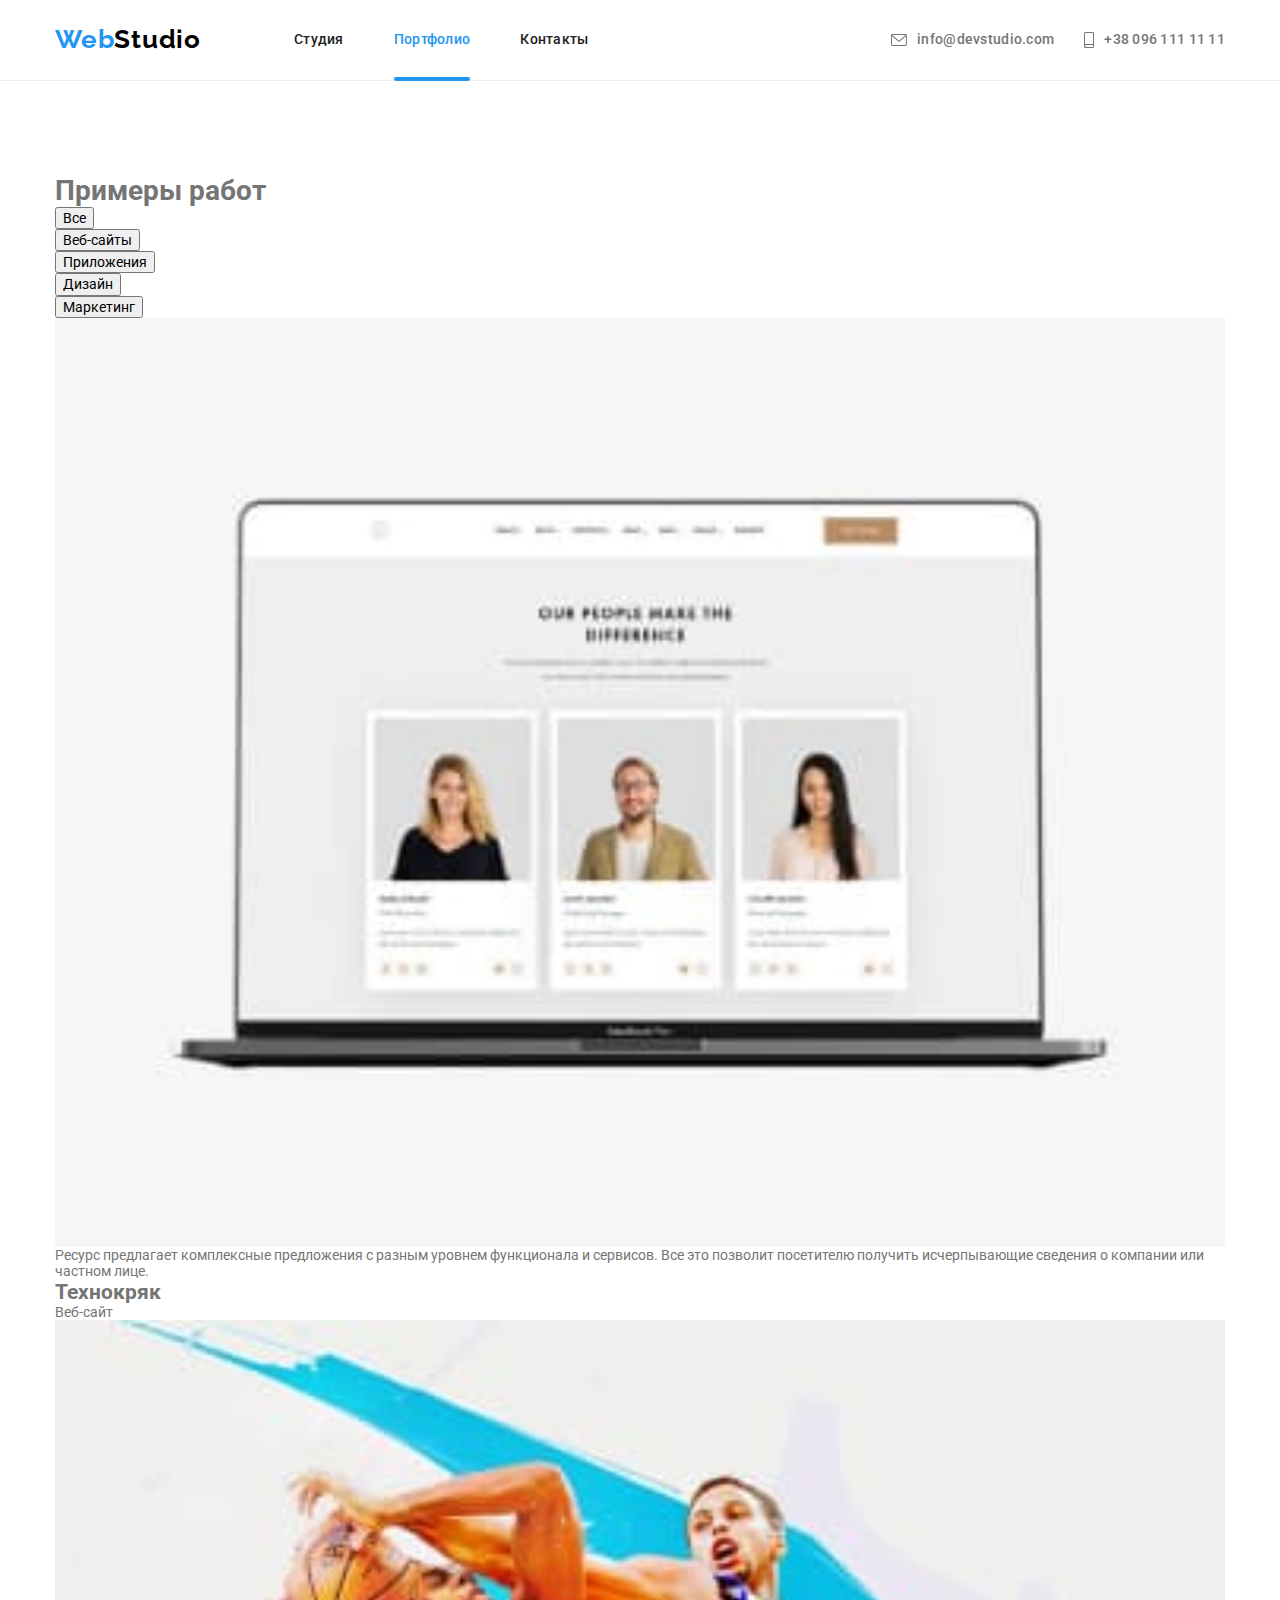
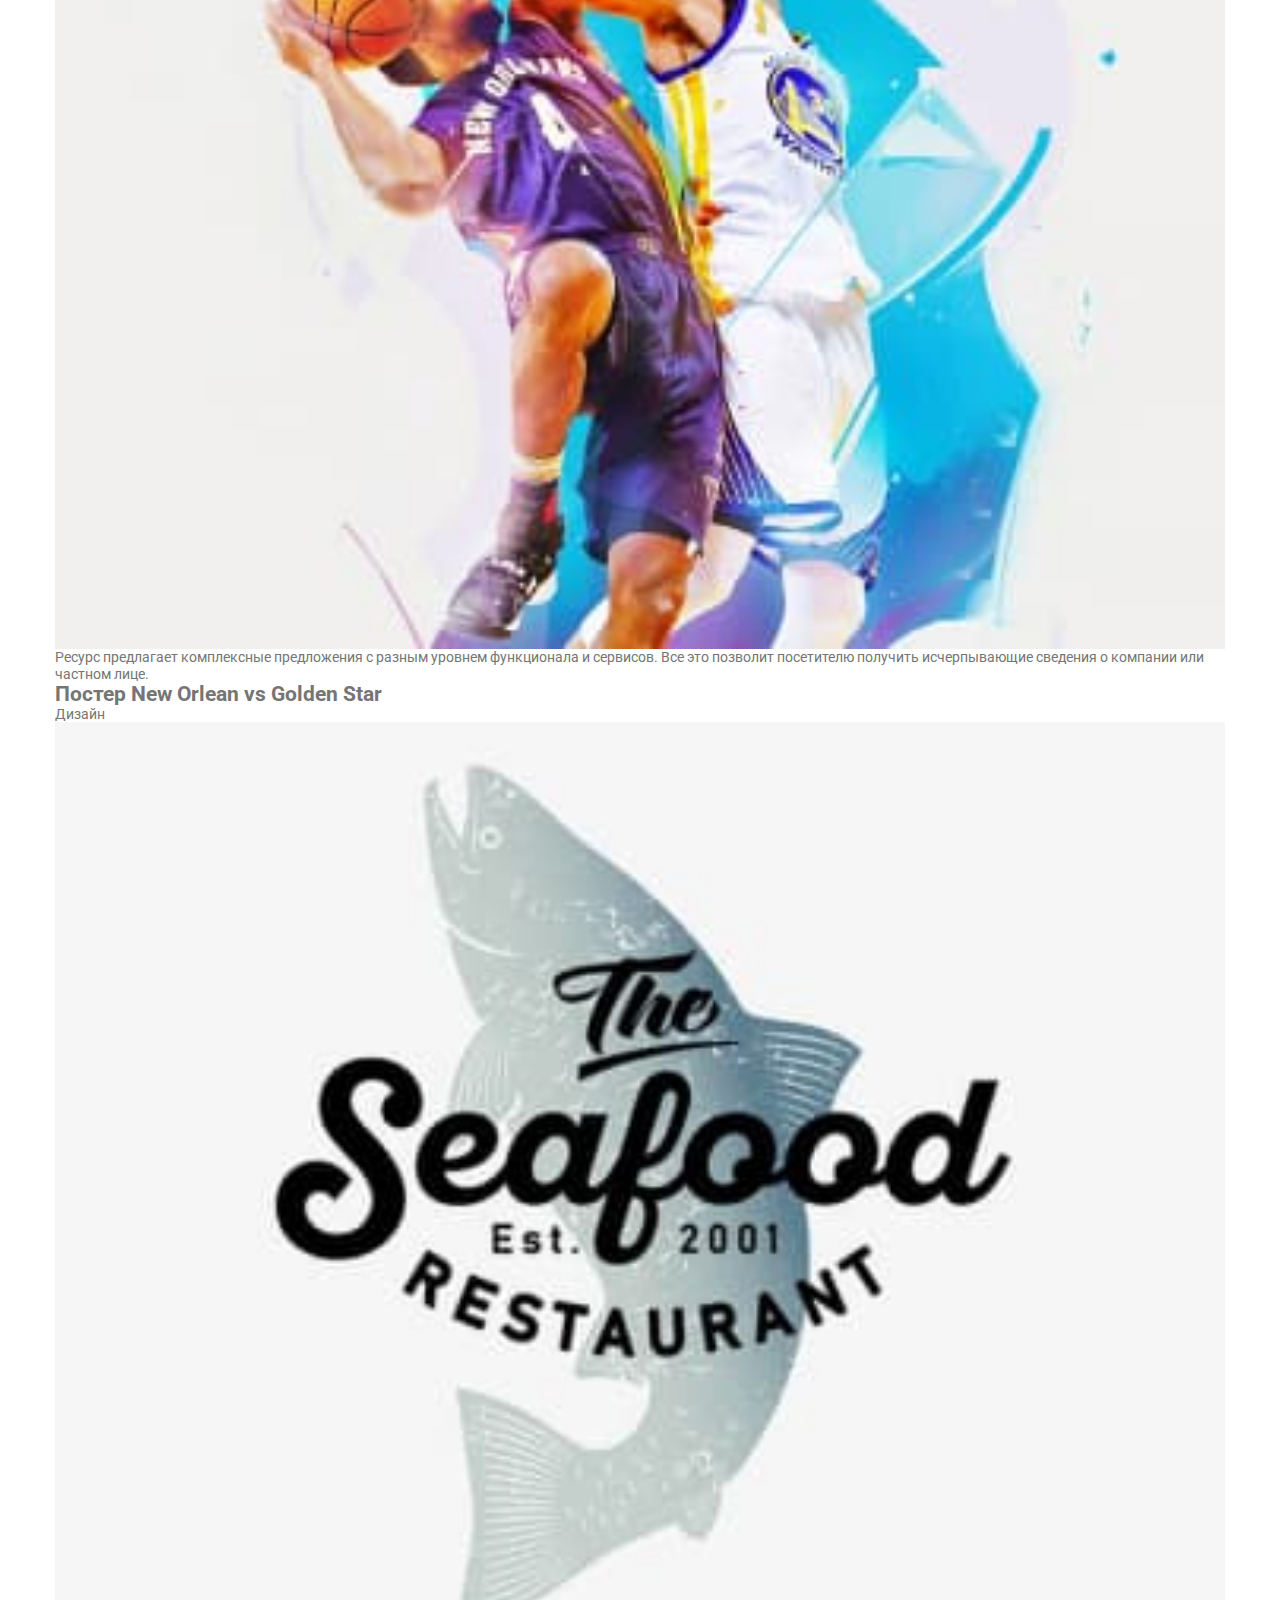
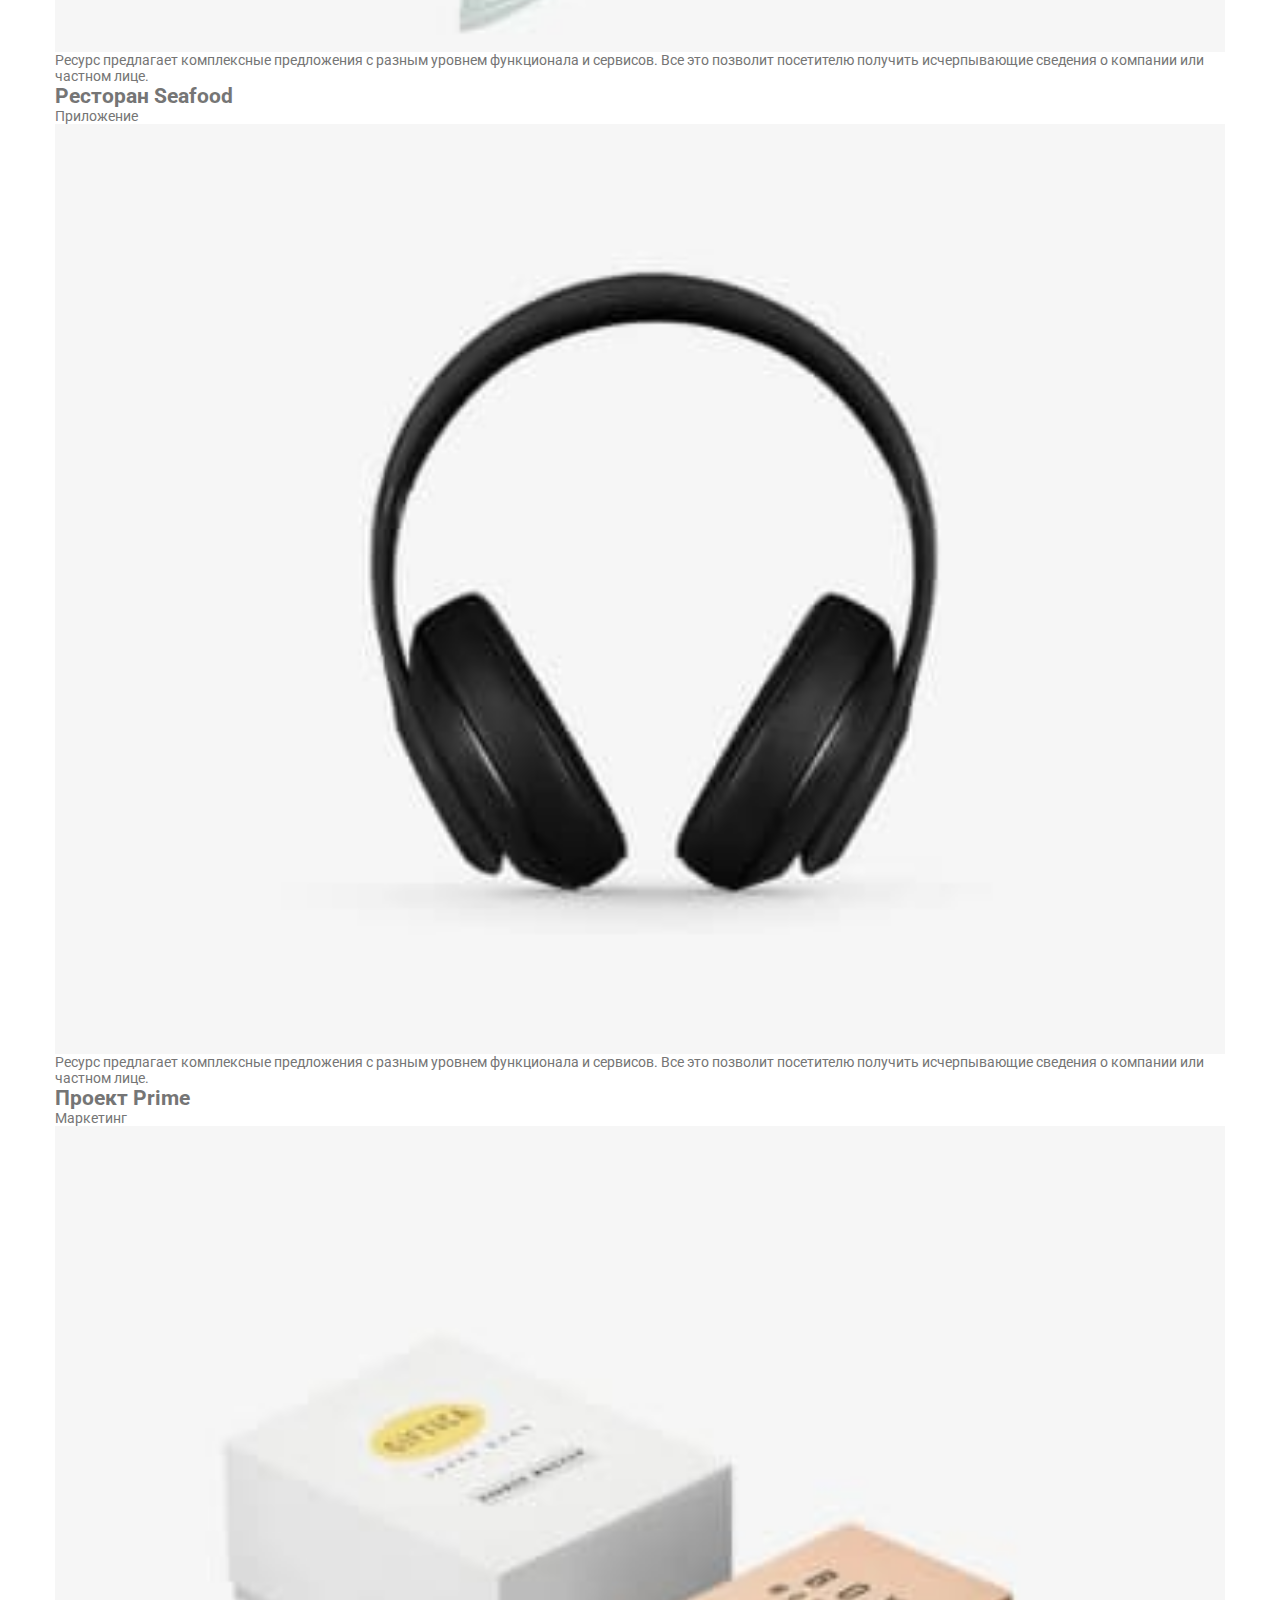
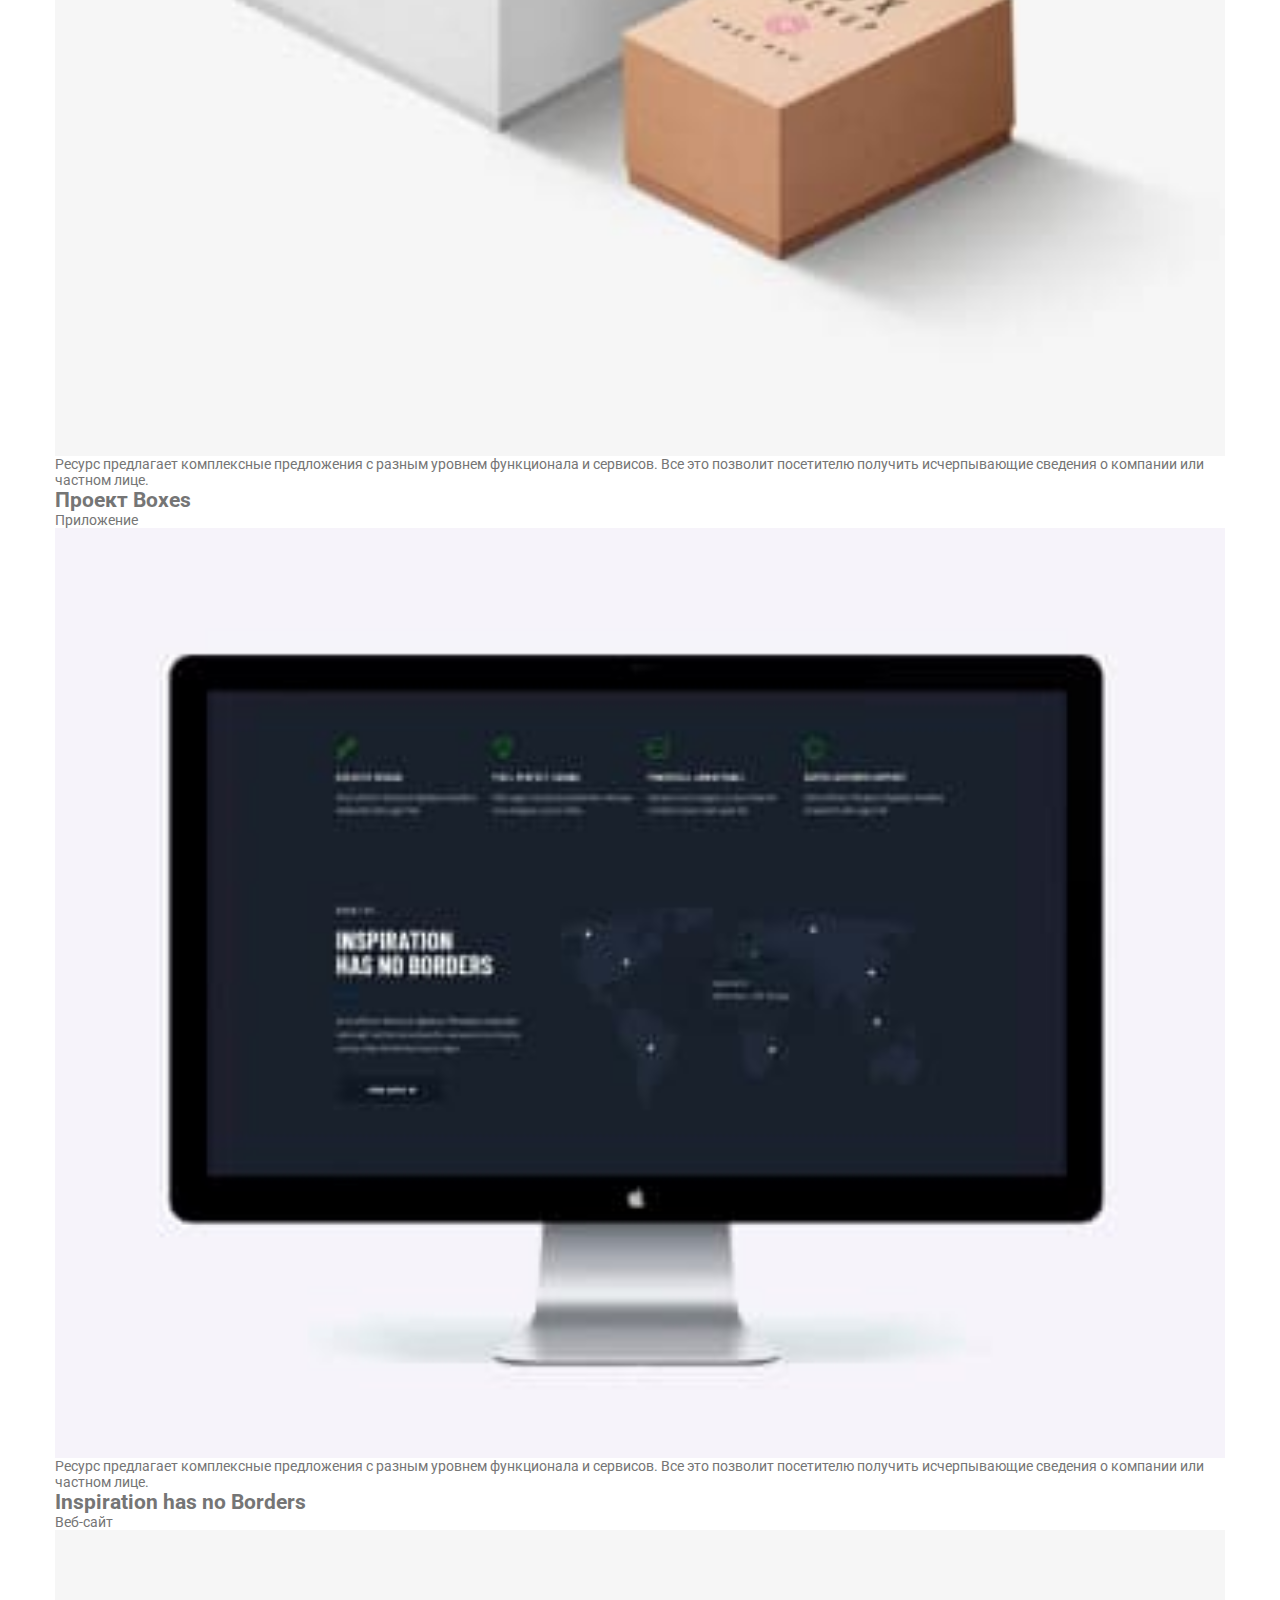
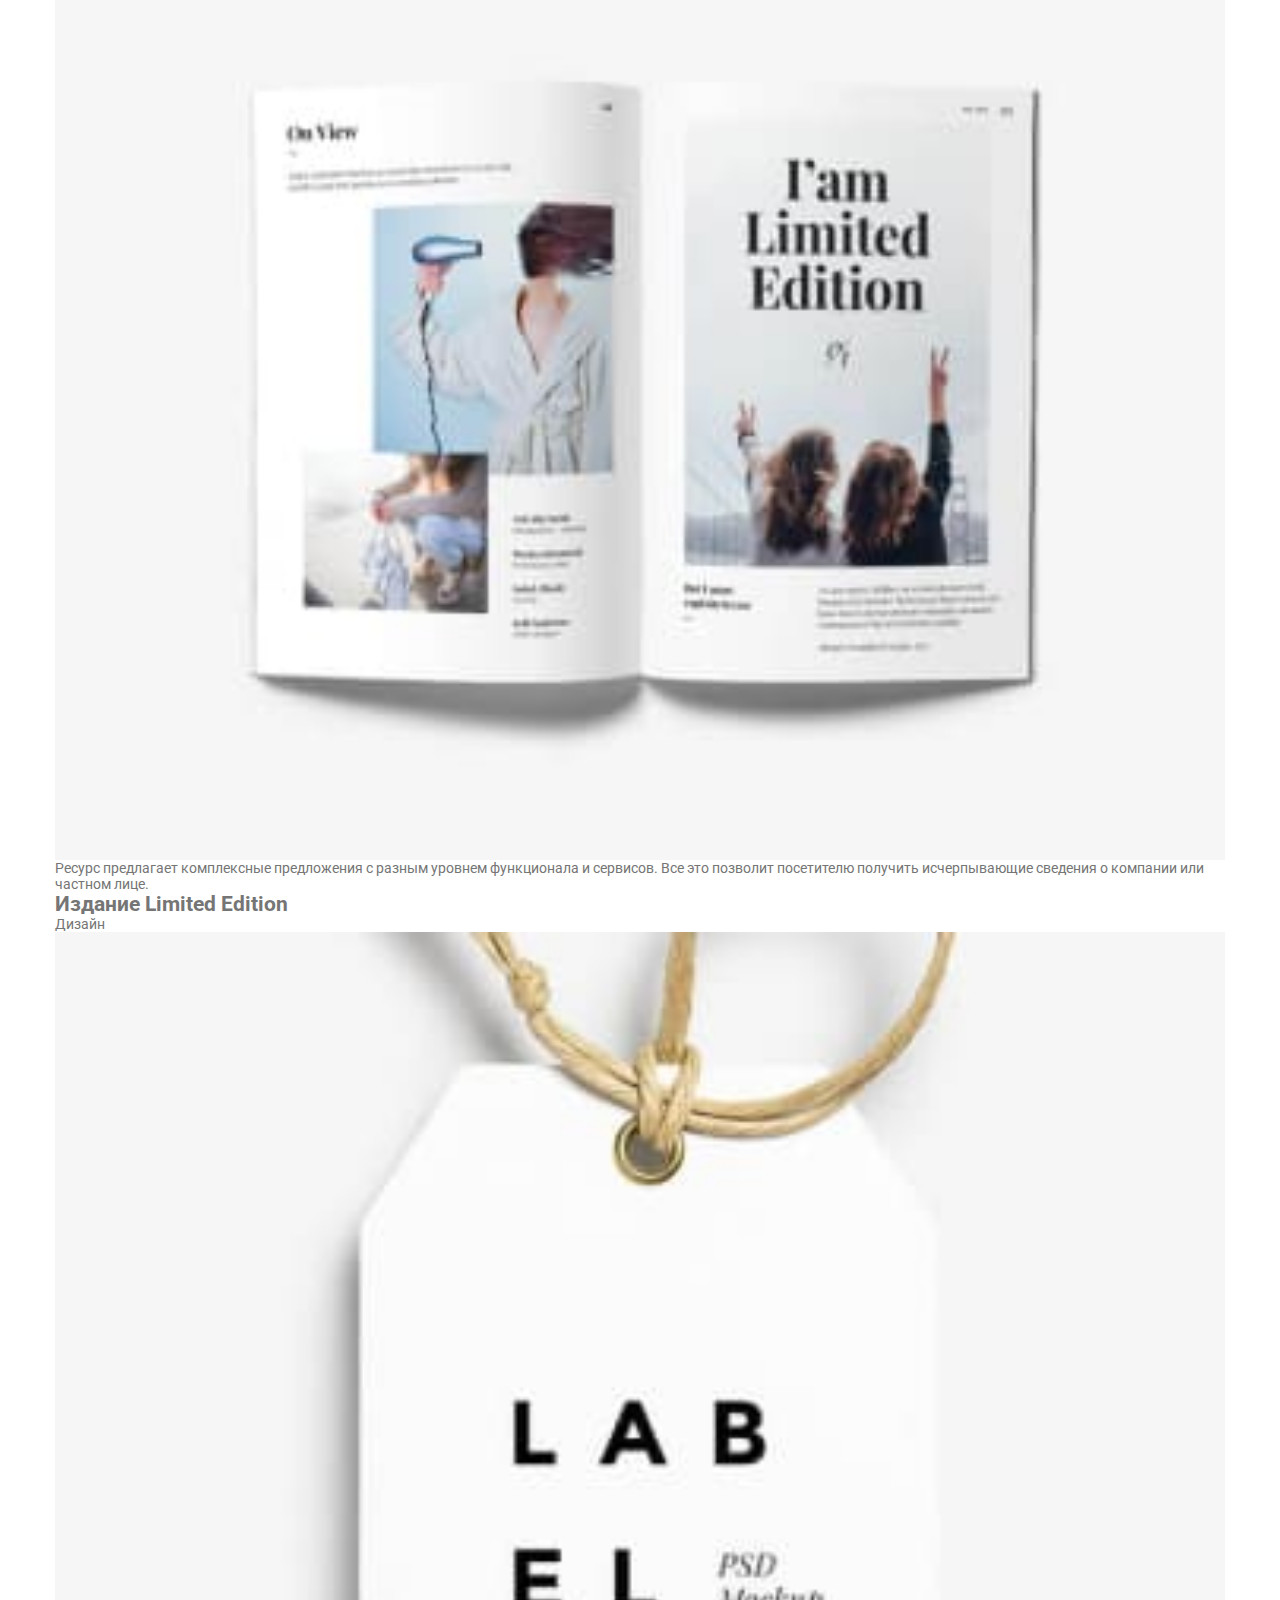
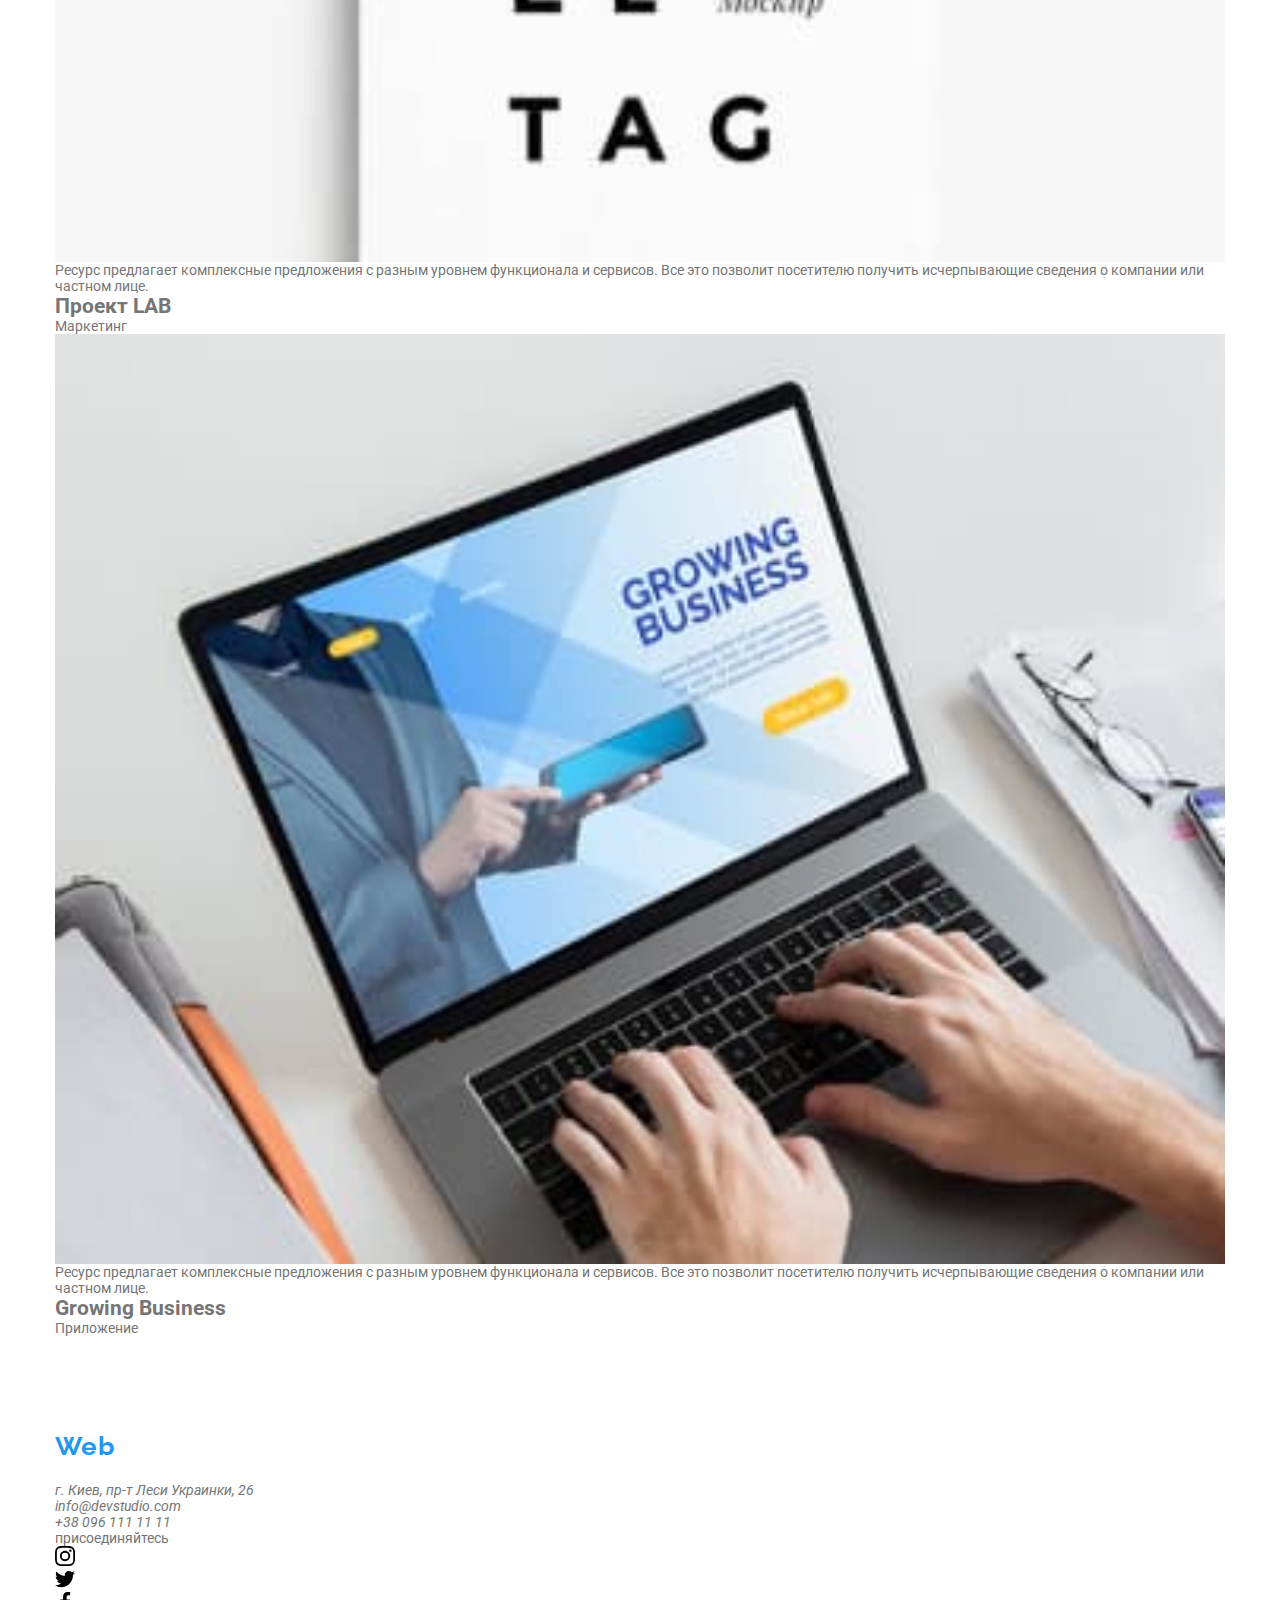
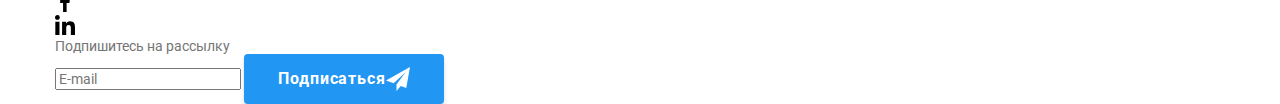
==== portfolio.html @ d315e977 "add benefits css" ====
<!DOCTYPE html>
<html lang="ru">
  <head>
    <meta charset="UTF-8" />
    <meta http-equiv="X-UA-Compatible" content="IE=edge" />
    <meta name="viewport" content="width=device-width, initial-scale=1.0" />
    <title>Portfolio</title>
    <link rel="preconnect" href="https://fonts.googleapis.com" />
    <link rel="preconnect" href="https://fonts.gstatic.com" crossorigin />
    <link
      href="https://fonts.googleapis.com/css2?family=Raleway:wght@700&family=Roboto:wght@400;500;700;900&display=swap"
      rel="stylesheet"
    />
    <link
      rel="stylesheet"
      href="https://cdnjs.cloudflare.com/ajax/libs/modern-normalize/1.1.0/modern-normalize.min.css"
    />
    <link rel="stylesheet" href="./css/main.min.css" />
  </head>

  <body>
    <header class="header">
      <div class="container header__container">
        <nav class="navigation">
          <a class="logo header__logo" href="./index.html"
            >Web<span class="logo__item">Studio</span></a
          >
          <ul class="navigation__list">
            <li class="navigation__item">
              <a class="navigation__link" href="./index.html">Студия</a>
            </li>
            <li class="navigation__item">
              <a class="navigation__link navigation__link--current" href="./portfolio.html"
                >Портфолио</a
              >
            </li>
            <li class="navigation__item"><a class="navigation__link" href="">Контакты</a></li>
          </ul>
        </nav>
        <ul class="contacts">
          <li class="contacts__item">
            <a class="contacts__link" href="mailto:info@devstudio.com">
              <svg class="contacts__icon" width="16" height="12">
                <use href="./images/icons.svg#icon-envelope"></use>
              </svg>
              info@devstudio.com
            </a>
          </li>
          <li class="contacts__item">
            <a class="contacts__link" href="tel:+380961111111">
              <svg class="contacts__icon" width="10" height="16">
                <use href="./images/icons.svg#icon-smartphone"></use>
              </svg>
              +38 096 111 11 11
            </a>
          </li>
        </ul>
      </div>
    </header>

    <main>
      <section class="section">
        <div class="container">
          <h1 class="visual-hidden">Примеры работ</h1>
          <ul class="filter">
            <li class="filter__item">
              <button class="filter__btn filter__btn--active" type="button">Все</button>
            </li>
            <li class="filter__item">
              <button class="filter__btn" type="button">Веб-сайты</button>
            </li>
            <li class="filter__item">
              <button class="filter__btn" type="button">Приложения</button>
            </li>
            <li class="filter__item"><button class="filter__btn" type="button">Дизайн</button></li>
            <li class="filter__item">
              <button class="filter__btn" type="button">Маркетинг</button>
            </li>
          </ul>

          <ul class="project">
            <li class="project__item">
              <a class="project__link" href="">
                <div class="project__wrapper">
                  <img
                    class="project__img"
                    src="./images/projects/team.jpg"
                    alt="Команда технокряка"
                    width="370"
                    height="294"
                  />
                  <p class="project__overlay">
                    Ресурс предлагает комплексные предложения с разным уровнем функционала и
                    сервисов. Все это позволит посетителю получить исчерпывающие сведения о компании
                    или частном лице.
                  </p>
                </div>

                <div class="project__meta">
                  <h2 class="project__title">Технокряк</h2>
                  <p class="project__type">Веб-сайт</p>
                </div>
              </a>
            </li>
            <li class="project__item">
              <a class="project__link" href="">
                <div class="project__wrapper">
                  <img
                    class="project__img"
                    src="./images/projects/poster.jpg"
                    alt="Баскетболисты"
                    width="370"
                    height="294"
                  />
                  <p class="project__overlay">
                    Ресурс предлагает комплексные предложения с разным уровнем функционала и
                    сервисов. Все это позволит посетителю получить исчерпывающие сведения о компании
                    или частном лице.
                  </p>
                </div>

                <div class="project__meta">
                  <h2 class="project__title">Постер New Orlean vs Golden Star</h2>
                  <p class="project__type">Дизайн</p>
                </div>
              </a>
            </li>
            <li class="project__item">
              <a class="project__link" href="">
                <div class="project__wrapper">
                  <img
                    class="project__img"
                    src="./images/projects/restaurant.jpg"
                    alt="Логотип ресторана"
                    width="370"
                    height="294"
                  />
                  <p class="project__overlay">
                    Ресурс предлагает комплексные предложения с разным уровнем функционала и
                    сервисов. Все это позволит посетителю получить исчерпывающие сведения о компании
                    или частном лице.
                  </p>
                </div>

                <div class="project__meta">
                  <h2 class="project__title">Ресторан Seafood</h2>
                  <p class="project__type">Приложение</p>
                </div>
              </a>
            </li>
            <li class="project__item">
              <a class="project__link" href="">
                <div class="project__wrapper">
                  <img
                    class="project__img"
                    src="./images/projects/headphone.jpg"
                    alt="Наушники"
                    width="370"
                    height="294"
                  />
                  <p class="project__overlay">
                    Ресурс предлагает комплексные предложения с разным уровнем функционала и
                    сервисов. Все это позволит посетителю получить исчерпывающие сведения о компании
                    или частном лице.
                  </p>
                </div>

                <div class="project__meta">
                  <h2 class="project__title">Проект Prime</h2>
                  <p class="project__type">Маркетинг</p>
                </div>
              </a>
            </li>
            <li class="project__item">
              <a class="project__link" href="">
                <div class="project__wrapper">
                  <img
                    class="project__img"
                    src="./images/projects/boxes.jpg"
                    alt="Коробки"
                    width="370"
                    height="294"
                  />
                  <p class="project__overlay">
                    Ресурс предлагает комплексные предложения с разным уровнем функционала и
                    сервисов. Все это позволит посетителю получить исчерпывающие сведения о компании
                    или частном лице.
                  </p>
                </div>

                <div class="project__meta">
                  <h2 class="project__title">Проект Boxes</h2>
                  <p class="project__type">Приложение</p>
                </div>
              </a>
            </li>
            <li class="project__item">
              <a class="project__link" href="">
                <div class="project__wrapper">
                  <img
                    class="project__img"
                    src="./images/projects/screen.jpg"
                    alt="Монитор"
                    width="370"
                    height="294"
                  />
                  <p class="project__overlay">
                    Ресурс предлагает комплексные предложения с разным уровнем функционала и
                    сервисов. Все это позволит посетителю получить исчерпывающие сведения о компании
                    или частном лице.
                  </p>
                </div>

                <div class="project__meta">
                  <h2 class="project__title" lang="en">Inspiration has no Borders</h2>
                  <p class="project__type">Веб-сайт</p>
                </div>
              </a>
            </li>
            <li class="project__item">
              <a class="project__link" href="">
                <div class="project__wrapper">
                  <img
                    class="project__img"
                    src="./images/projects/magazine.jpg"
                    alt="Журнал"
                    width="370"
                    height="294"
                  />
                  <p class="project__overlay">
                    Ресурс предлагает комплексные предложения с разным уровнем функционала и
                    сервисов. Все это позволит посетителю получить исчерпывающие сведения о компании
                    или частном лице.
                  </p>
                </div>

                <div class="project__meta">
                  <h2 class="project__title">Издание Limited Edition</h2>
                  <p class="project__type">Дизайн</p>
                </div>
              </a>
            </li>
            <li class="project__item">
              <a class="project__link" href="">
                <div class="project__wrapper">
                  <img
                    class="project__img"
                    src="./images/projects/label.jpg"
                    alt="Ярлык"
                    width="370"
                    height="294"
                  />
                  <p class="project__overlay">
                    Ресурс предлагает комплексные предложения с разным уровнем функционала и
                    сервисов. Все это позволит посетителю получить исчерпывающие сведения о компании
                    или частном лице.
                  </p>
                </div>

                <div class="project__meta">
                  <h2 class="project__title">Проект LAB</h2>
                  <p class="project__type">Маркетинг</p>
                </div>
              </a>
            </li>
            <li class="project__item">
              <a class="project__link" href="">
                <div class="project__wrapper">
                  <img
                    class="project__img"
                    src="./images/projects/laptop.jpg"
                    alt="Ноутбук"
                    width="370"
                    height="294"
                  />
                  <p class="project__overlay">
                    Ресурс предлагает комплексные предложения с разным уровнем функционала и
                    сервисов. Все это позволит посетителю получить исчерпывающие сведения о компании
                    или частном лице.
                  </p>
                </div>

                <div class="project__meta">
                  <h2 class="project__title" lang="en">Growing Business</h2>
                  <p class="project__type">Приложение</p>
                </div>
              </a>
            </li>
          </ul>
        </div>
      </section>
    </main>

    <footer class="footer">
      <div class="container">
        <div class="footer__wrapper">
          <a class="logo footer__logo" href="./index.html"
            >Web<span class="logo__item">Studio</span>
          </a>
          <address>
            <ul class="contacts-info">
              <li class="contacts-info__item">
                <a
                  class="contacts-info__map"
                  href="https://goo.gl/maps/piqngm7oDQpEDh6u6"
                  target="_blank"
                  rel="noopener nofollow noreferrer"
                  >г. Киев, пр-т Леси Украинки, 26</a
                >
              </li>
              <li class="contacts-info__item">
                <a class="contacts-info__link" href="mailto:info@devstudio.com"
                  >info@devstudio.com</a
                >
              </li>
              <li class="contacts-info__item">
                <a class="contacts-info__link" href="tel:+380961111111">+38 096 111 11 11</a>
              </li>
            </ul>
          </address>
        </div>
        <div class="socnetworks">
          <p class="socnetworks__label">присоединяйтесь</p>
          <ul class="socials">
            <li class="socials__item">
              <a class="socials__project__link" href="" aria-label="instagram">
                <svg class="socials__icon" width="20" height="20">
                  <use href="./images/icons.svg#icon-instagram"></use>
                </svg>
              </a>
            </li>
            <li class="socials__item">
              <a class="socials__link" href="" aria-label="twitter">
                <svg class="socials__icon" width="20" height="20">
                  <use href="./images/icons.svg#icon-twitter"></use>
                </svg>
              </a>
            </li>
            <li class="socials__item">
              <a class="socials__link" href="" aria-label="facebook">
                <svg class="socials__icon" width="20" height="20">
                  <use href="./images/icons.svg#icon-facebook"></use>
                </svg>
              </a>
            </li>
            <li class="socials__item">
              <a class="socials__link" href="" aria-label="linkedin">
                <svg class="socials__icon" width="20" height="20">
                  <use href="./images/icons.svg#icon-linkedin"></use>
                </svg>
              </a>
            </li>
          </ul>
        </div>
        <div class="subscription">
          <p class="subscription__lable">Подпишитесь на рассылку</p>
          <div class="subscription__form">
            <input class="subscription__input" type="email" name="mail" placeholder="E-mail" />
            <button class="subscription__btn btn" type="submit">
              Подписаться
              <svg class="btn__icon" width="24" height="24">
                <use href="./images/icons.svg#icon-send"></use>
              </svg>
            </button>
          </div>
        </div>
      </div>
    </footer>
  </body>
</html>
---- css/main.min.css ----
html{box-sizing:border-box}*{box-sizing:inherit}*::after,*::before{box-sizing:inherit}h1,h2,h3,h4,p{margin-top:0;margin-bottom:0}ul,ol{margin-top:0;margin-bottom:0;padding-left:0;list-style:none}body{font-family:"Roboto",sans-serif;color:#757575;font-size:14px}img{display:block;width:100%;height:auto}a{text-decoration:none;color:inherit}.container{margin-left:auto;margin-right:auto;width:1200px;padding-left:15px;padding-right:15px}.section{padding-top:94px;padding-bottom:94px}.visualy-hidden,input[type=checkbox]{position:absolute;width:1px;height:1px;margin:-1px;border:0;padding:0;white-space:nowrap;clip-path:inset(100%);clip:rect(0 0 0 0);overflow:hidden}.contacts__link,.navigation__link{padding-top:32px;padding-bottom:32px;font-weight:500;line-height:1.14;letter-spacing:.02em;transition:color 250ms cubic-bezier(0.4, 0, 0.2, 1)}.contacts__link:hover,.navigation__link:hover,.contacts__link:focus,.navigation__link:focus{color:#2196f3}.contacts__icon{display:block;align-self:center;fill:currentColor}.logo{color:#2196f3;font-family:"Raleway",sans-serif;font-weight:700;font-size:26px;line-height:1.1923076923;letter-spacing:.03em}.header__logo{margin-right:93px}.footer__logo{display:inline-block;margin-bottom:20px}.header .logo__item{color:#000}.footer .logo__item{color:#fff}.btn{display:inline-flex;align-items:center;justify-content:center;padding:10px;min-width:200px;background-color:#2196f3;color:#fff;font-family:"Roboto";font-weight:700;font-size:16px;line-height:1.875;letter-spacing:.06em;cursor:pointer;border:none;border-radius:4px;box-shadow:0px 4px 4px rgba(0,0,0,.15)}.header{background-color:#fff;border-bottom:1px solid #ececec}.navigation,.header__container{display:flex;align-items:center;justify-content:center}.contacts{display:flex;align-items:center;justify-content:center;gap:30px;margin-left:auto}.navigation__list{display:flex;align-items:center;justify-content:center;gap:50px}.navigation__link{display:block;color:#212121}.contacts__link{display:flex}.contacts__icon{margin-right:10px}.navigation__link--current{position:relative;color:#2196f3}.navigation__link--current::after{content:"";position:absolute;left:0;bottom:-1px;width:100%;height:4px;background-color:#2196f3;border-radius:2px}.hero{padding-top:200px;padding-bottom:200px;min-height:600px;max-width:1600px;margin-left:auto;margin-right:auto;background-color:#c4c4c4;background-image:linear-gradient(to right, rgba(47, 48, 58, 0.4), rgba(47, 48, 58, 0.4)),url("../images/banner.jpg");background-position:center;background-repeat:no-repeat;background-size:cover;text-align:center}.hero__title{margin-bottom:30px;margin-left:auto;margin-right:auto;max-width:696px;color:#fff;font-weight:900;font-size:44px;line-height:1.3636363636;letter-spacing:.06em;text-transform:uppercase}.benefits{padding-bottom:0px;background-color:#fff}.benefits__list{display:flex;align-items:center;justify-content:center;gap:30px}.benefits__wrapper{margin-bottom:30px;padding:25px 100px;background-color:#f5f4fa;border-radius:4px}.benefits__title{color:#212121;font-size:inherit;line-height:1.1428571429;letter-spacing:.03em;text-transform:uppercase}.benefits__text{margin-top:10px;line-height:1.7142857143;letter-spacing:.03em}/*# sourceMappingURL=main.min.css.map */
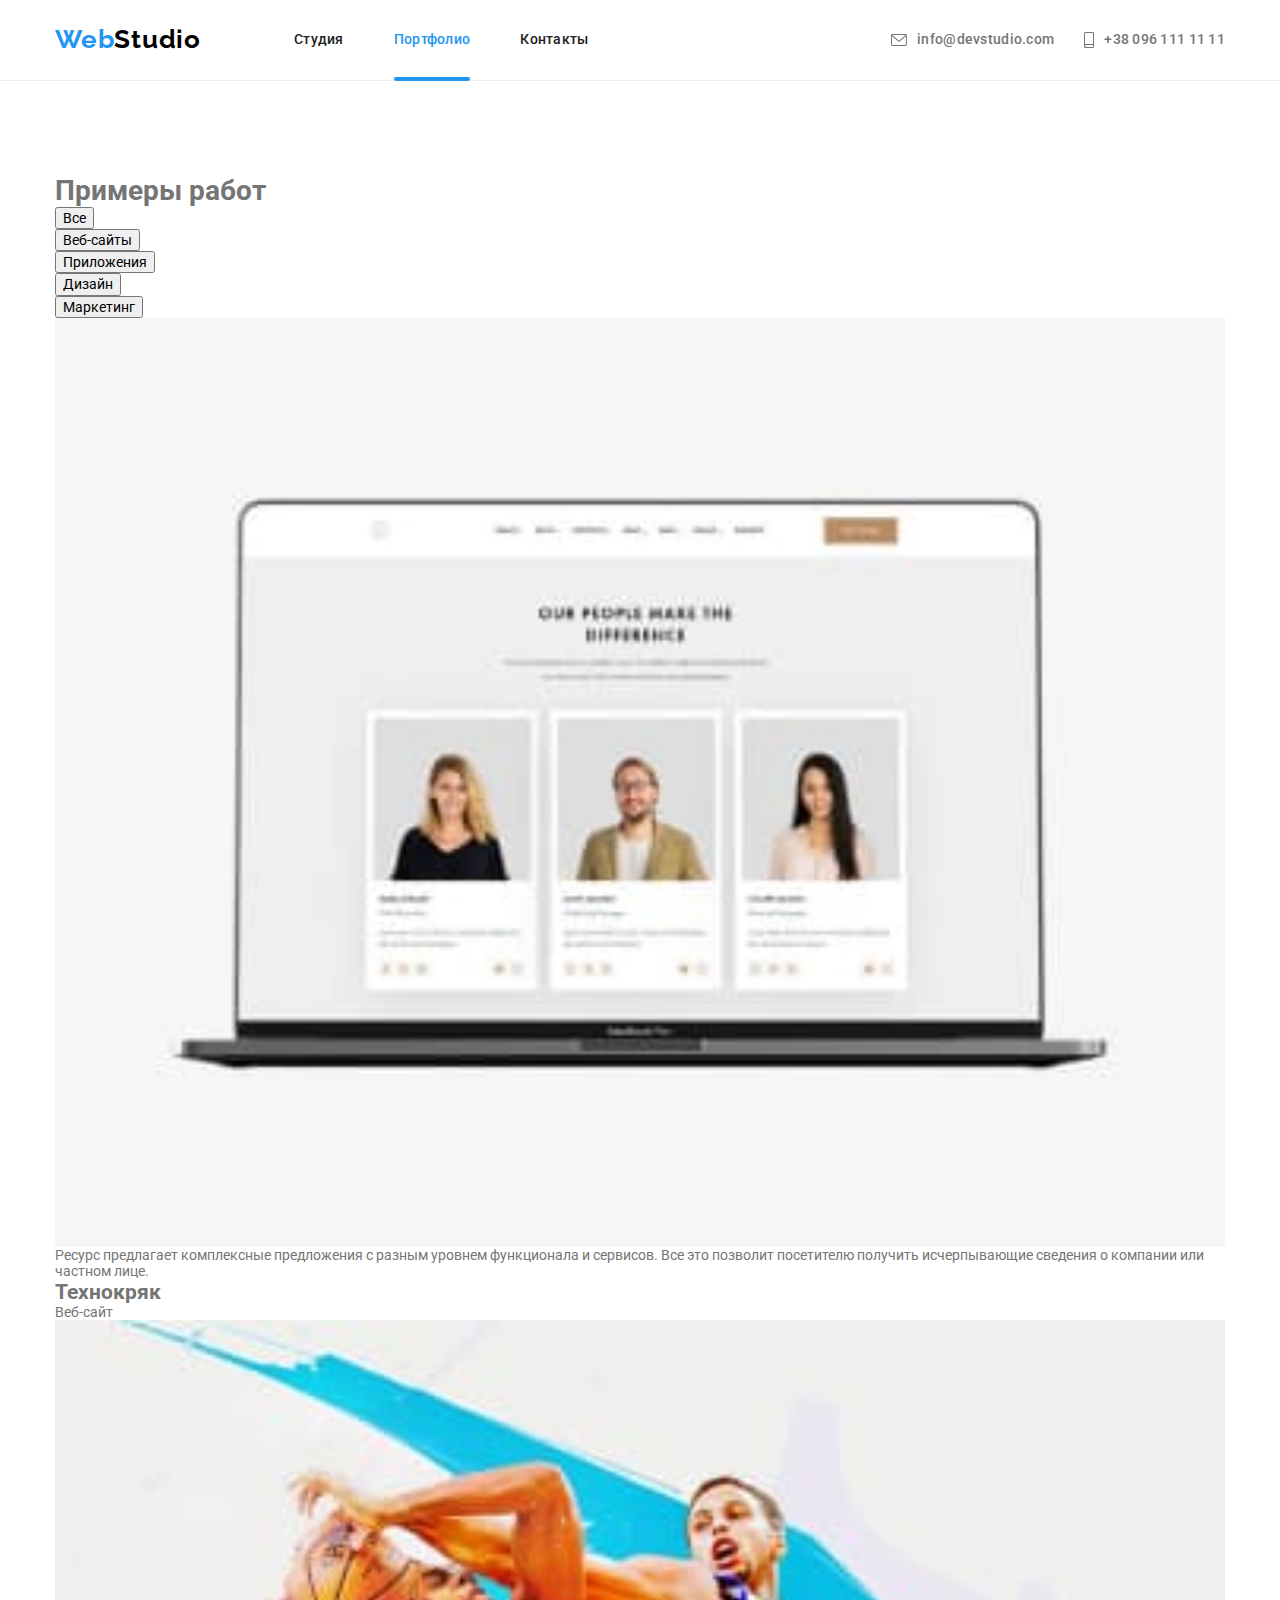
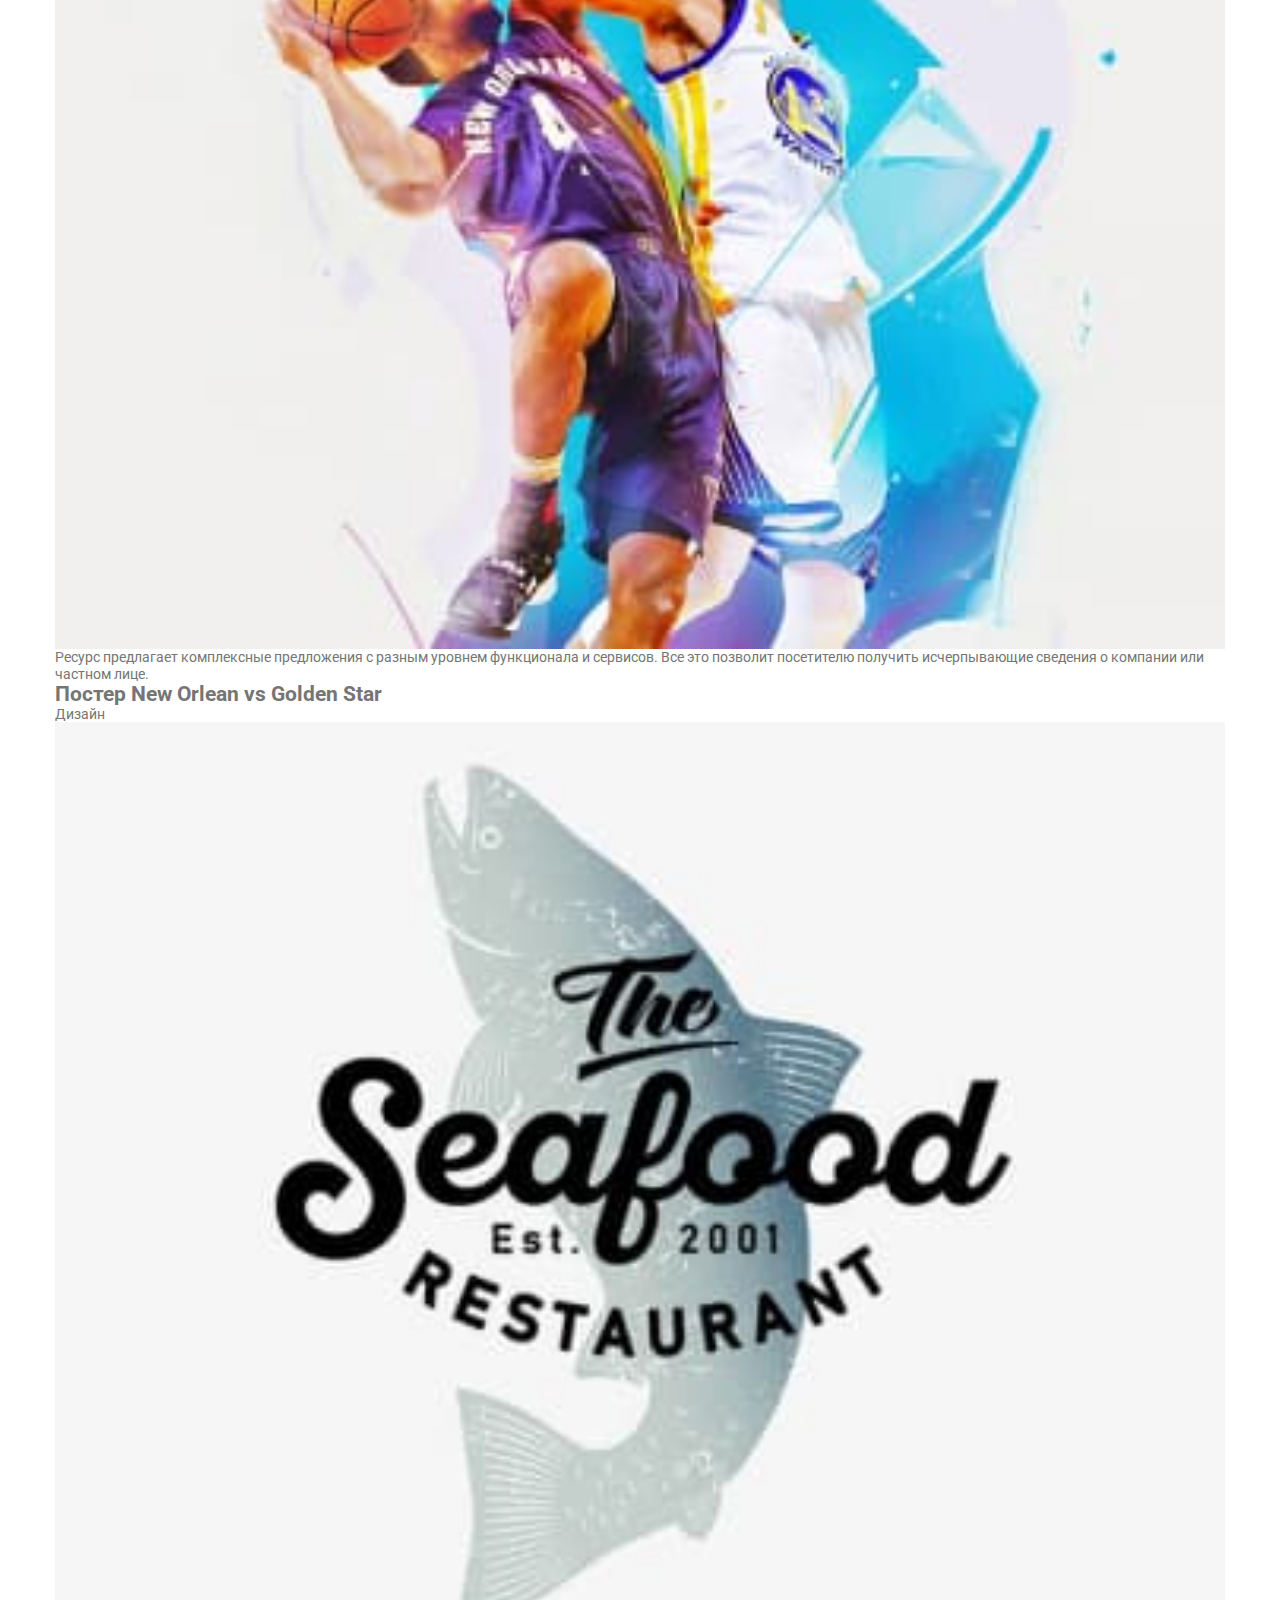
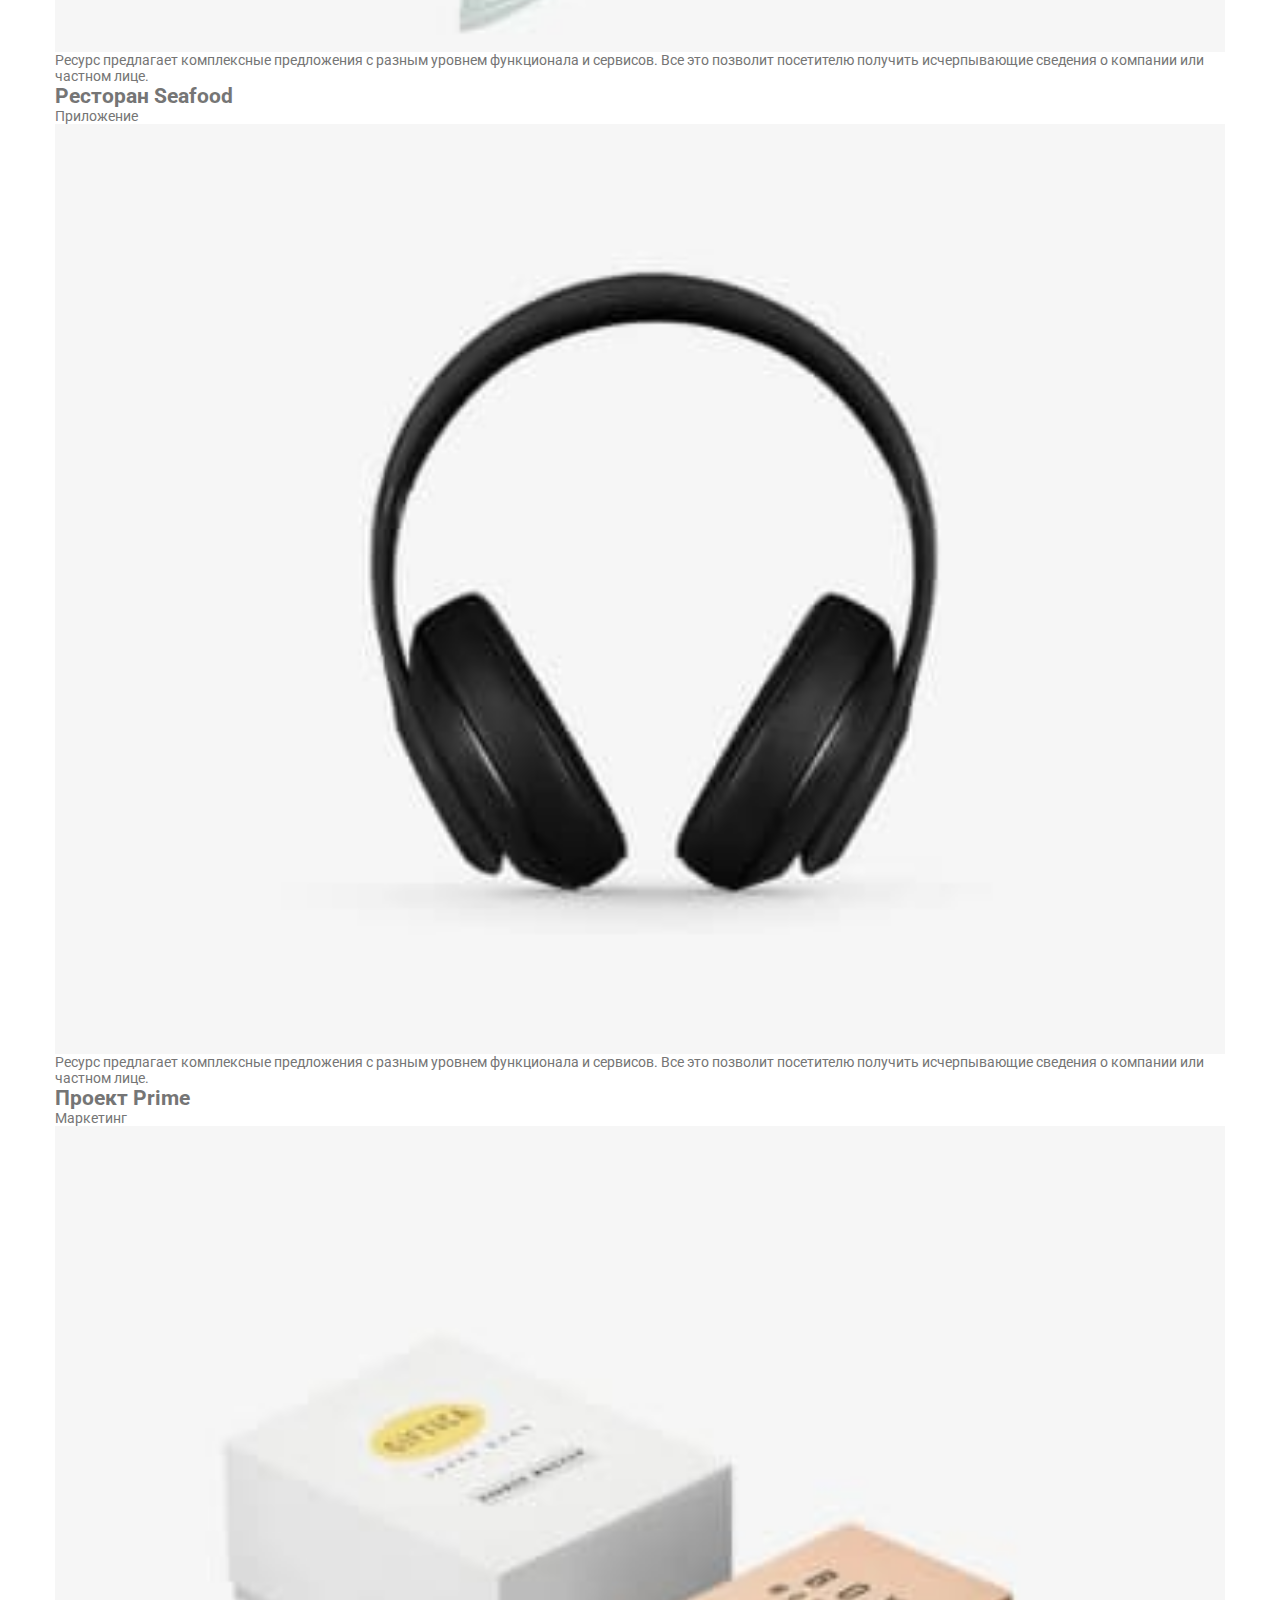
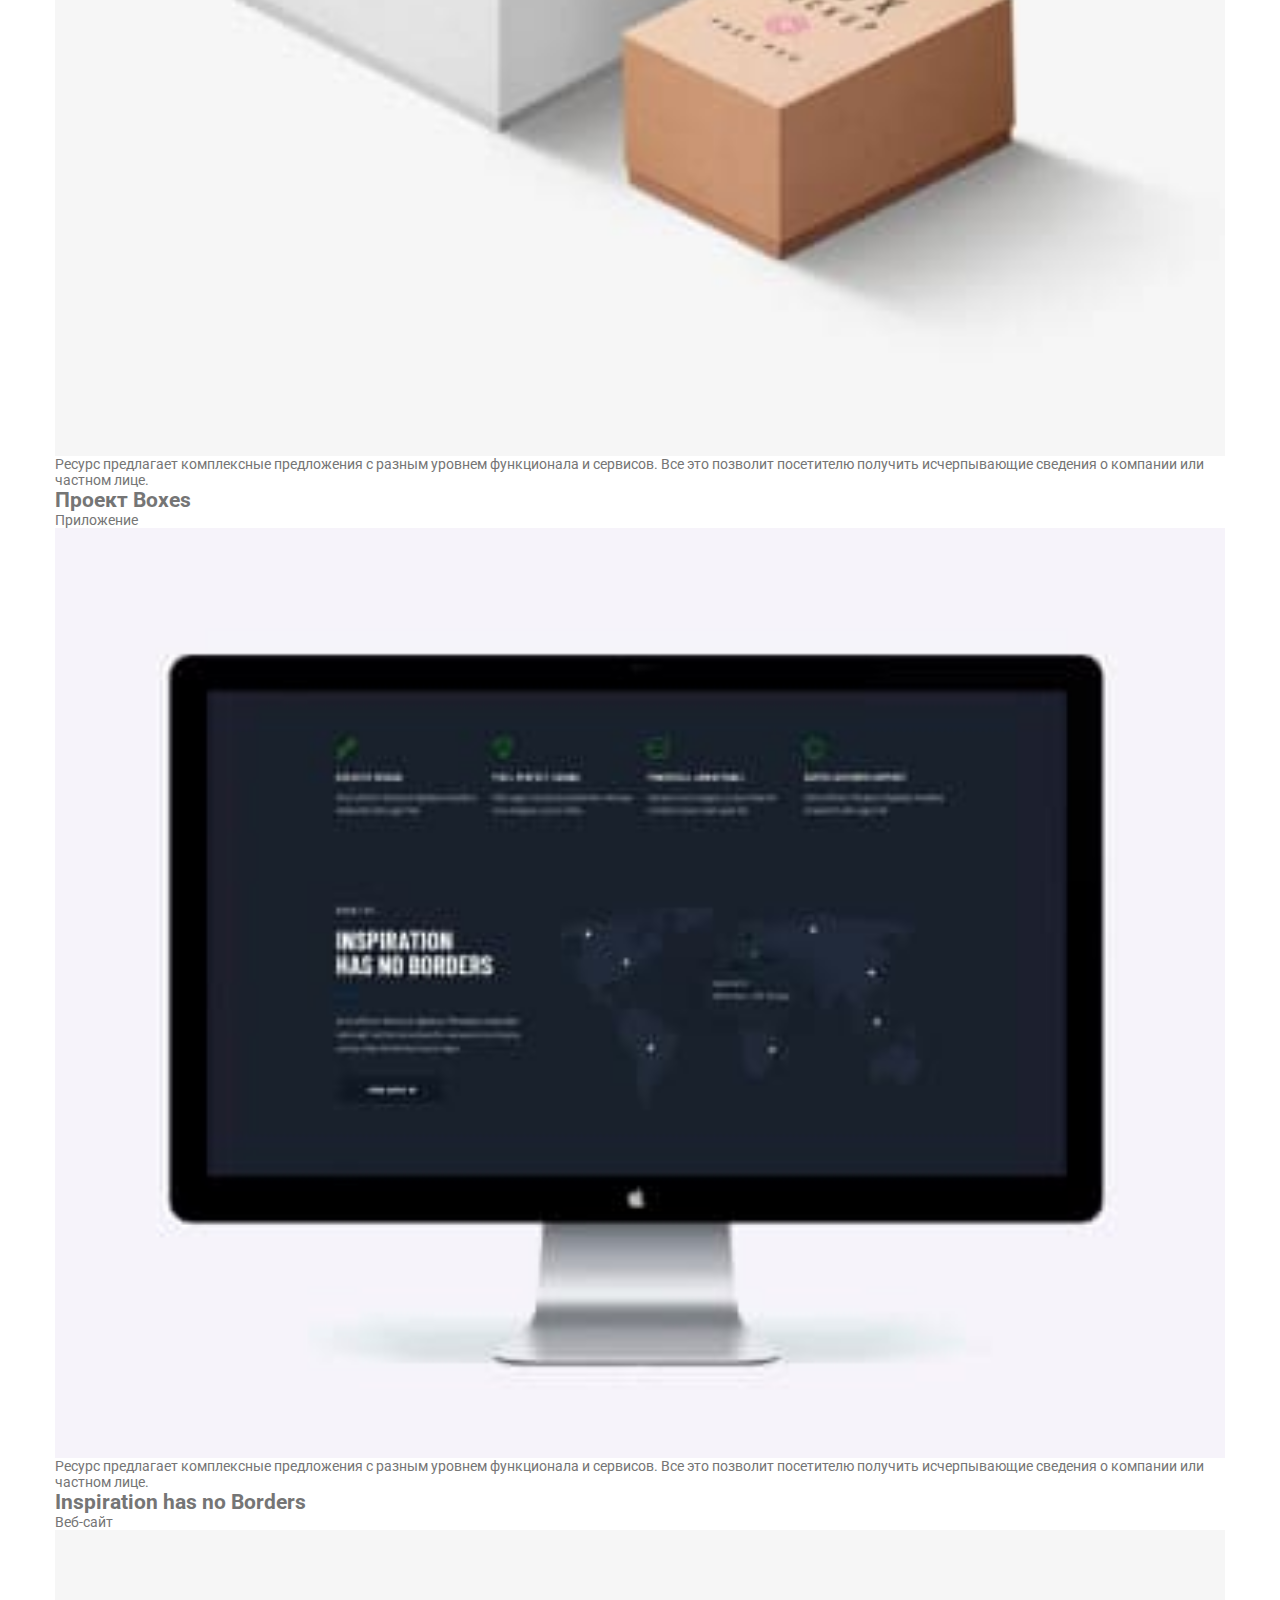
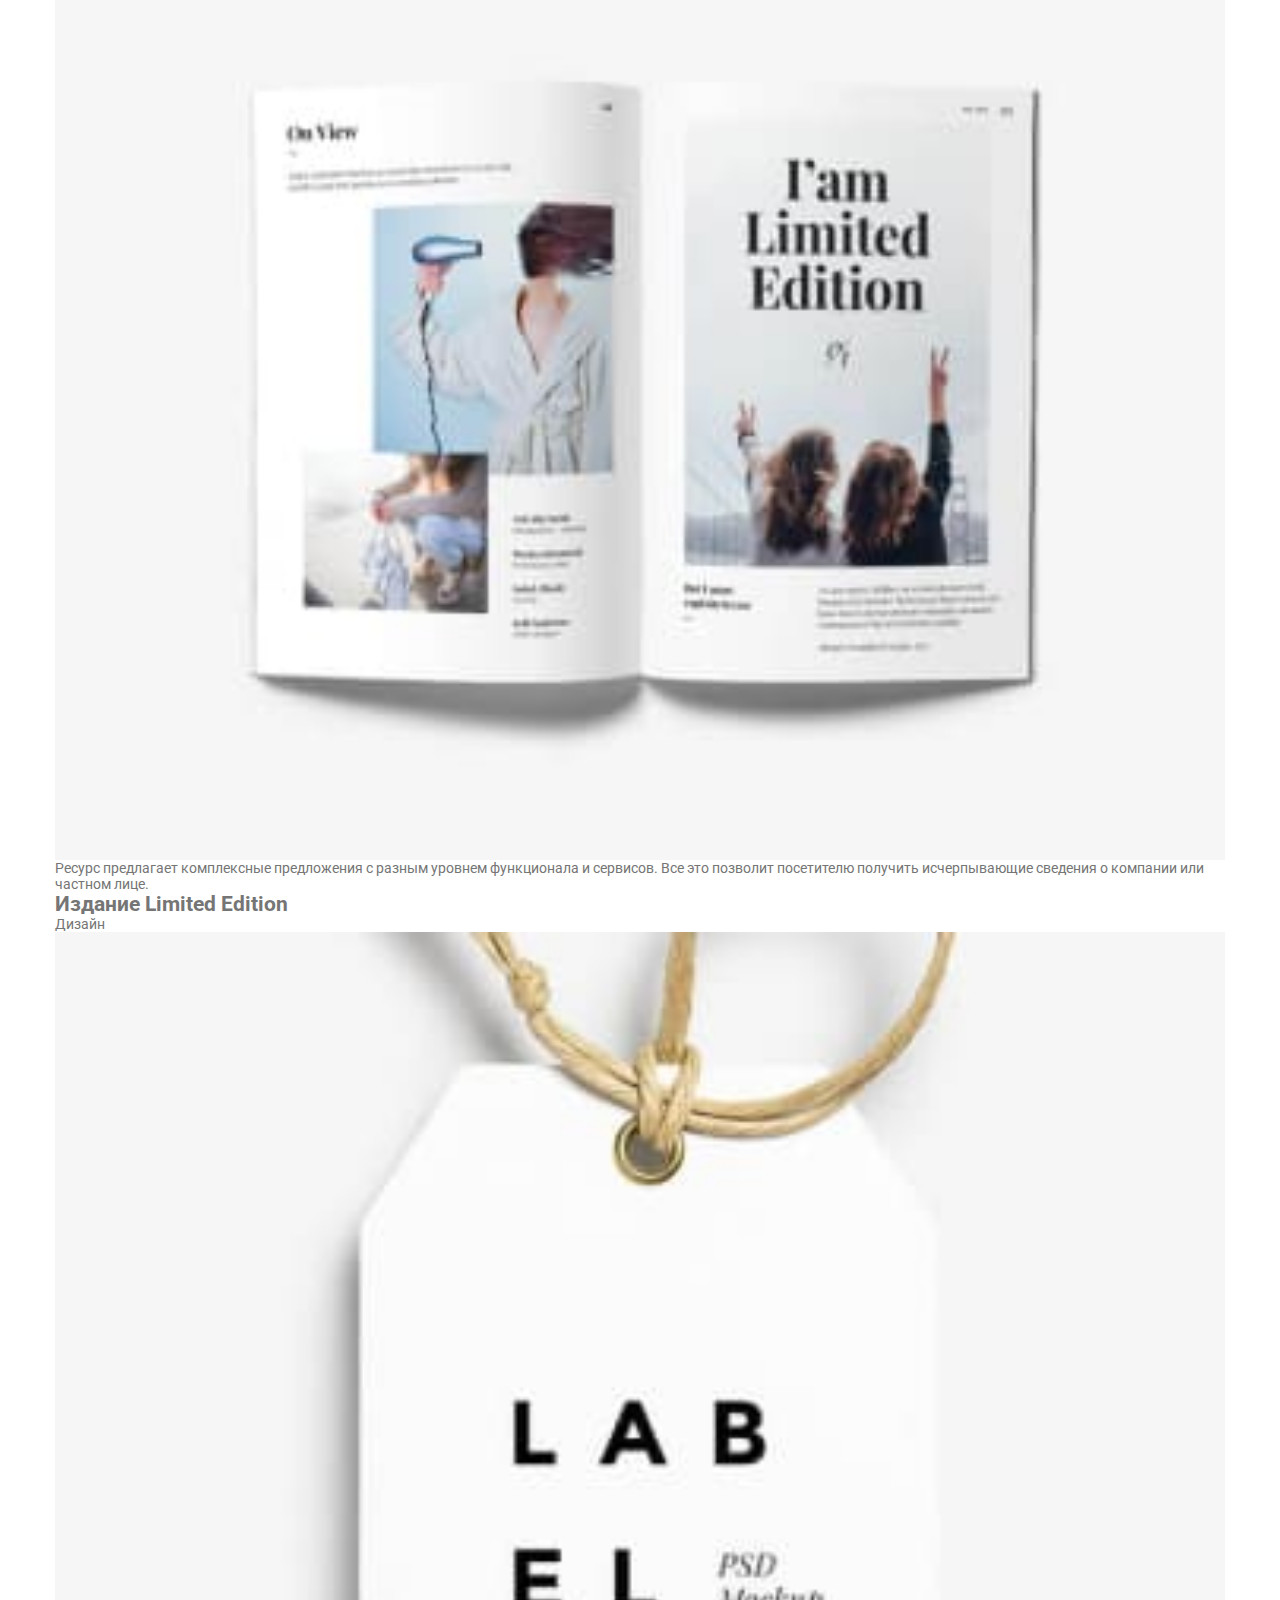
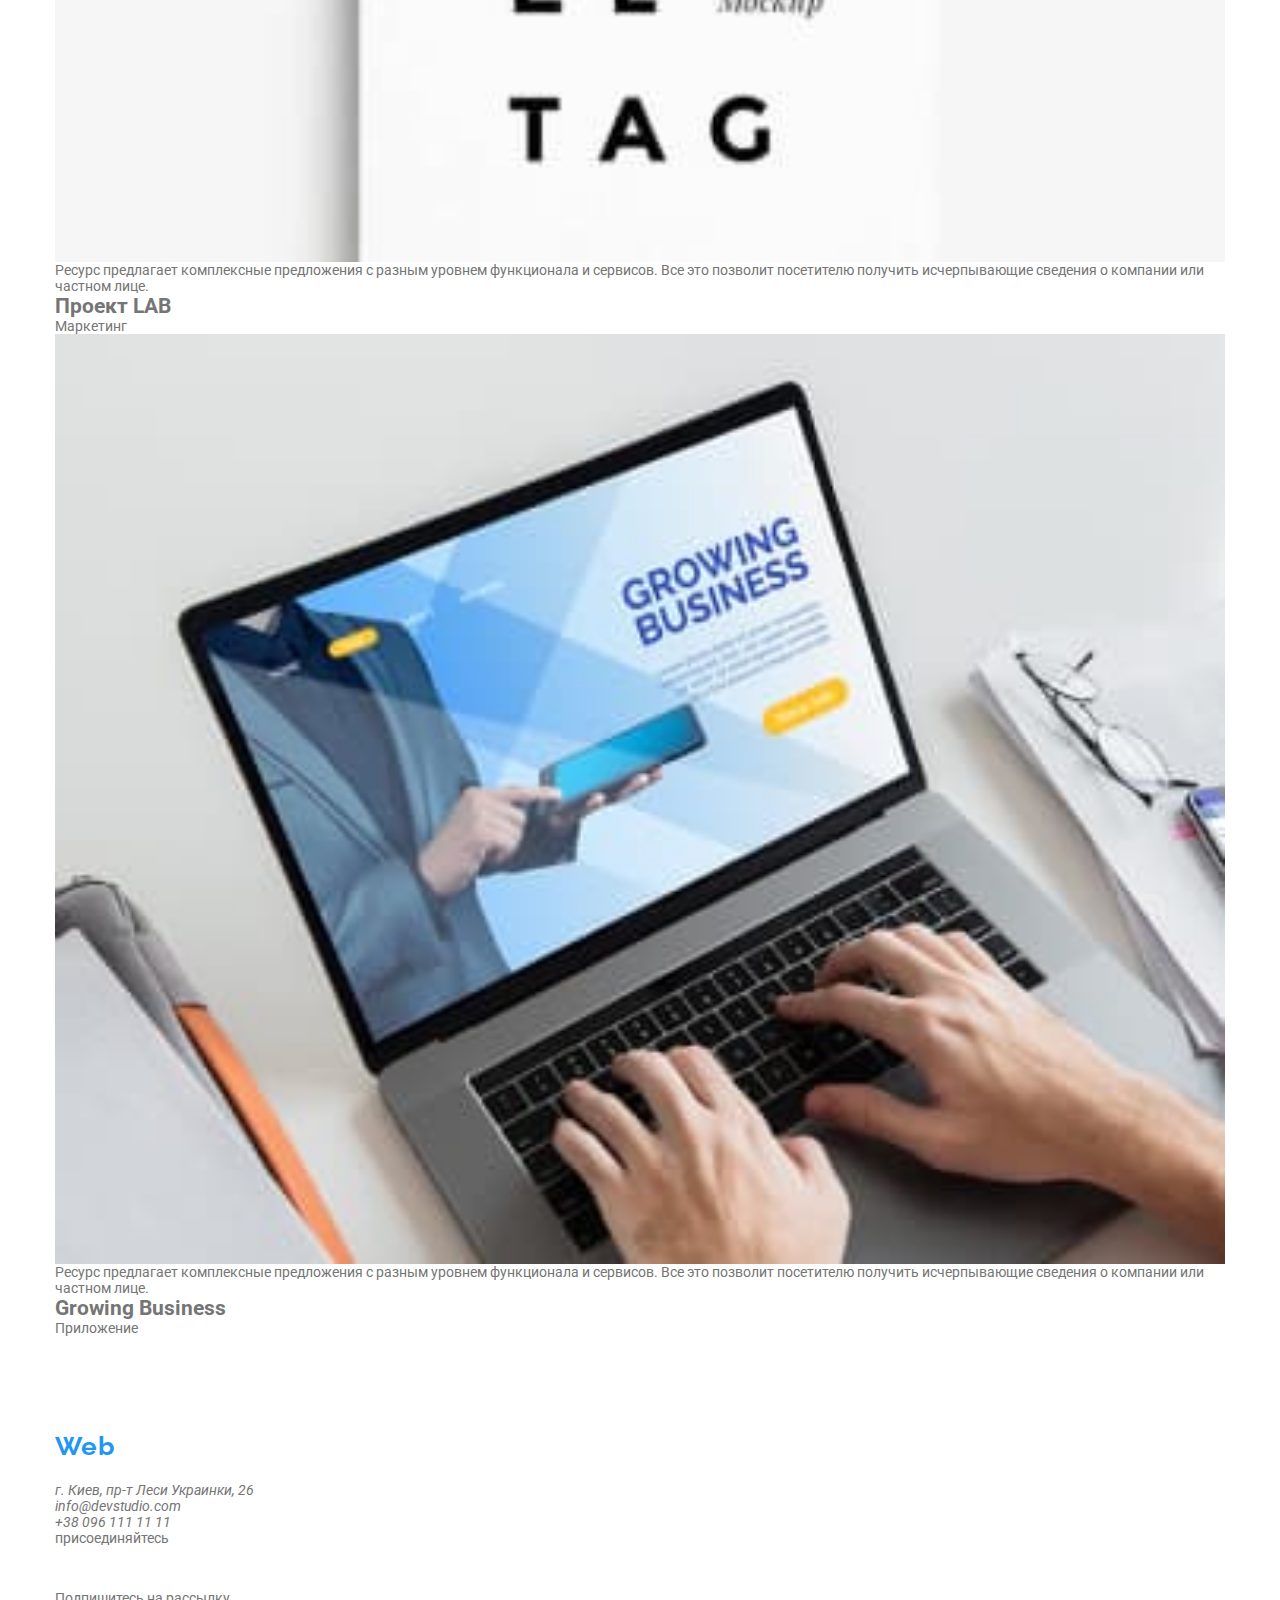
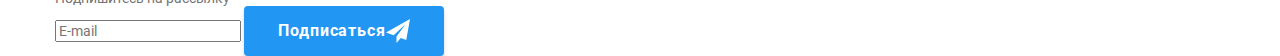
==== commit eb11bd09: "add stuff and socials css" ====
--- a/portfolio.html
+++ b/portfolio.html
@@ -294,8 +294,8 @@
     <footer class="footer">
       <div class="container">
         <div class="footer__wrapper">
-          <a class="logo footer__logo" href="./index.html"
-            >Web<span class="logo__item">Studio</span>
+          <a class="logo footer__logo" href="./index.html">
+            Web<span class="logo__item">Studio</span>
           </a>
           <address>
             <ul class="contacts-info">
@@ -323,28 +323,28 @@
           <p class="socnetworks__label">присоединяйтесь</p>
           <ul class="socials">
             <li class="socials__item">
-              <a class="socials__project__link" href="" aria-label="instagram">
+              <a class="socials__link socials__link--dark-theme" href="" aria-label="instagram">
                 <svg class="socials__icon" width="20" height="20">
                   <use href="./images/icons.svg#icon-instagram"></use>
                 </svg>
               </a>
             </li>
             <li class="socials__item">
-              <a class="socials__link" href="" aria-label="twitter">
+              <a class="socials__link socials__link--dark-theme" href="" aria-label="twitter">
                 <svg class="socials__icon" width="20" height="20">
                   <use href="./images/icons.svg#icon-twitter"></use>
                 </svg>
               </a>
             </li>
             <li class="socials__item">
-              <a class="socials__link" href="" aria-label="facebook">
+              <a class="socials__link socials__link--dark-theme" href="" aria-label="facebook">
                 <svg class="socials__icon" width="20" height="20">
                   <use href="./images/icons.svg#icon-facebook"></use>
                 </svg>
               </a>
             </li>
             <li class="socials__item">
-              <a class="socials__link" href="" aria-label="linkedin">
+              <a class="socials__link socials__link--dark-theme" href="" aria-label="linkedin">
                 <svg class="socials__icon" width="20" height="20">
                   <use href="./images/icons.svg#icon-linkedin"></use>
                 </svg>
--- a/css/main.min.css
+++ b/css/main.min.css
@@ -1 +1 @@
-html{box-sizing:border-box}*{box-sizing:inherit}*::after,*::before{box-sizing:inherit}h1,h2,h3,h4,p{margin-top:0;margin-bottom:0}ul,ol{margin-top:0;margin-bottom:0;padding-left:0;list-style:none}body{font-family:"Roboto",sans-serif;color:#757575;font-size:14px}img{display:block;width:100%;height:auto}a{text-decoration:none;color:inherit}.container{margin-left:auto;margin-right:auto;width:1200px;padding-left:15px;padding-right:15px}.section{padding-top:94px;padding-bottom:94px}.visualy-hidden,input[type=checkbox]{position:absolute;width:1px;height:1px;margin:-1px;border:0;padding:0;white-space:nowrap;clip-path:inset(100%);clip:rect(0 0 0 0);overflow:hidden}.contacts__link,.navigation__link{padding-top:32px;padding-bottom:32px;font-weight:500;line-height:1.14;letter-spacing:.02em;transition:color 250ms cubic-bezier(0.4, 0, 0.2, 1)}.contacts__link:hover,.navigation__link:hover,.contacts__link:focus,.navigation__link:focus{color:#2196f3}.contacts__icon{display:block;align-self:center;fill:currentColor}.logo{color:#2196f3;font-family:"Raleway",sans-serif;font-weight:700;font-size:26px;line-height:1.1923076923;letter-spacing:.03em}.header__logo{margin-right:93px}.footer__logo{display:inline-block;margin-bottom:20px}.header .logo__item{color:#000}.footer .logo__item{color:#fff}.btn{display:inline-flex;align-items:center;justify-content:center;padding:10px;min-width:200px;background-color:#2196f3;color:#fff;font-family:"Roboto";font-weight:700;font-size:16px;line-height:1.875;letter-spacing:.06em;cursor:pointer;border:none;border-radius:4px;box-shadow:0px 4px 4px rgba(0,0,0,.15)}.header{background-color:#fff;border-bottom:1px solid #ececec}.navigation,.header__container{display:flex;align-items:center;justify-content:center}.contacts{display:flex;align-items:center;justify-content:center;gap:30px;margin-left:auto}.navigation__list{display:flex;align-items:center;justify-content:center;gap:50px}.navigation__link{display:block;color:#212121}.contacts__link{display:flex}.contacts__icon{margin-right:10px}.navigation__link--current{position:relative;color:#2196f3}.navigation__link--current::after{content:"";position:absolute;left:0;bottom:-1px;width:100%;height:4px;background-color:#2196f3;border-radius:2px}.hero{padding-top:200px;padding-bottom:200px;min-height:600px;max-width:1600px;margin-left:auto;margin-right:auto;background-color:#c4c4c4;background-image:linear-gradient(to right, rgba(47, 48, 58, 0.4), rgba(47, 48, 58, 0.4)),url("../images/banner.jpg");background-position:center;background-repeat:no-repeat;background-size:cover;text-align:center}.hero__title{margin-bottom:30px;margin-left:auto;margin-right:auto;max-width:696px;color:#fff;font-weight:900;font-size:44px;line-height:1.3636363636;letter-spacing:.06em;text-transform:uppercase}.benefits{padding-bottom:0px;background-color:#fff}.benefits__list{display:flex;align-items:center;justify-content:center;gap:30px}.benefits__wrapper{margin-bottom:30px;padding:25px 100px;background-color:#f5f4fa;border-radius:4px}.benefits__title{color:#212121;font-size:inherit;line-height:1.1428571429;letter-spacing:.03em;text-transform:uppercase}.benefits__text{margin-top:10px;line-height:1.7142857143;letter-spacing:.03em}/*# sourceMappingURL=main.min.css.map */+html{box-sizing:border-box}*{box-sizing:inherit}*::after,*::before{box-sizing:inherit}h1,h2,h3,h4,p{margin-top:0;margin-bottom:0}ul,ol{margin-top:0;margin-bottom:0;padding-left:0;list-style:none}body{font-family:"Roboto",sans-serif;color:#757575;font-size:14px}img{display:block;width:100%;height:auto}a{text-decoration:none;color:inherit}.container{margin-left:auto;margin-right:auto;width:1200px;padding-left:15px;padding-right:15px}.section{padding-top:94px;padding-bottom:94px}.visualy-hidden,input[type=checkbox]{position:absolute;width:1px;height:1px;margin:-1px;border:0;padding:0;white-space:nowrap;clip-path:inset(100%);clip:rect(0 0 0 0);overflow:hidden}.contacts__link,.navigation__link{padding-top:32px;padding-bottom:32px;font-weight:500;line-height:1.14;letter-spacing:.02em;transition:color 250ms cubic-bezier(0.4, 0, 0.2, 1)}.contacts__link:hover,.navigation__link:hover,.contacts__link:focus,.navigation__link:focus{color:#2196f3}.contacts__icon,.socials__icon{display:block;align-self:center;fill:currentColor}.staff__title,.services__title{margin-bottom:50px;color:#212121;font-size:36px;line-height:1.1666666667;text-align:center;letter-spacing:.03em}.logo{color:#2196f3;font-family:"Raleway",sans-serif;font-weight:700;font-size:26px;line-height:1.1923076923;letter-spacing:.03em}.header__logo{margin-right:93px}.footer__logo{display:inline-block;margin-bottom:20px}.header .logo__item{color:#000}.footer .logo__item{color:#fff}.btn{display:inline-flex;align-items:center;justify-content:center;padding:10px;min-width:200px;background-color:#2196f3;color:#fff;font-family:"Roboto";font-weight:700;font-size:16px;line-height:1.875;letter-spacing:.06em;cursor:pointer;border:none;border-radius:4px;box-shadow:0px 4px 4px rgba(0,0,0,.15)}.socials{display:flex;align-items:center;justify-content:center;gap:10px}.socials__link{display:inline-flex;align-items:center;justify-content:center;width:44px;height:44px;border-radius:50%}.socials__link--light-theme{color:#afb1b8;background-color:#fff;transition:color 250ms cubic-bezier(0.4, 0, 0.2, 1),background-color 250ms cubic-bezier(0.4, 0, 0.2, 1)}.socials__link--light-theme:hover,.socials__link--light-theme:focus{color:#fff;background-color:#2196f3}.socials__link--dark-theme{color:#fff;background-color:rgba(255,255,255,.1);transition:background-color 250ms cubic-bezier(0.4, 0, 0.2, 1)}.socials__link--dark-theme:hover,.socials__link--dark-theme:focus{background-color:#2196f3}.header{background-color:#fff;border-bottom:1px solid #ececec}.navigation,.header__container{display:flex;align-items:center;justify-content:center}.contacts{display:flex;align-items:center;justify-content:center;gap:30px;margin-left:auto}.navigation__list{display:flex;align-items:center;justify-content:center;gap:50px}.navigation__link{display:block;color:#212121}.contacts__link{display:flex}.contacts__icon{margin-right:10px}.navigation__link--current{position:relative;color:#2196f3}.navigation__link--current::after{content:"";position:absolute;left:0;bottom:-1px;width:100%;height:4px;background-color:#2196f3;border-radius:2px}.hero{padding-top:200px;padding-bottom:200px;min-height:600px;max-width:1600px;margin-left:auto;margin-right:auto;background-color:#c4c4c4;background-image:linear-gradient(to right, rgba(47, 48, 58, 0.4), rgba(47, 48, 58, 0.4)),url("../images/banner.jpg");background-position:center;background-repeat:no-repeat;background-size:cover;text-align:center}.hero__title{margin-bottom:30px;margin-left:auto;margin-right:auto;max-width:696px;color:#fff;font-weight:900;font-size:44px;line-height:1.3636363636;letter-spacing:.06em;text-transform:uppercase}.benefits{padding-bottom:0px;background-color:#fff}.benefits__list{display:flex;align-items:center;justify-content:center;gap:30px}.benefits__wrapper{margin-bottom:30px;padding:25px 100px;background-color:#f5f4fa;border-radius:4px}.benefits__title{color:#212121;font-size:inherit;line-height:1.1428571429;letter-spacing:.03em;text-transform:uppercase}.benefits__text{margin-top:10px;line-height:1.7142857143;letter-spacing:.03em}.services{background-color:#fff}.services__list{display:flex;align-items:center;justify-content:center;gap:30px}.services__item{position:relative}.services__subtitle{position:absolute;left:0;bottom:0;margin-top:0;padding-top:27px;padding-bottom:27px;width:100%;background-color:rgba(47,48,58,.8);color:#fff;text-align:center;font-size:inherit;line-height:1.1428571429;text-transform:uppercase;letter-spacing:.03em}.staff{background-color:#f5f4fa}.staff__list{display:flex;align-items:center;justify-content:center;gap:30px}.staff__item{box-shadow:0px 1px 3px rgba(0,0,0,.12),0px 1px 1px rgba(0,0,0,.14),0px 2px 1px rgba(0,0,0,.2);border-bottom-left-radius:4px;border-bottom-right-radius:4px;background-color:#fff}.staff__meta{padding:30px 10px;text-align:center}.staff__name{margin-bottom:10px;color:#212121;font-weight:500;font-size:16px;line-height:1.1875;letter-spacing:.03em}.staff__position{margin-bottom:16px;font-size:16px;line-height:1.1875;letter-spacing:.03em}/*# sourceMappingURL=main.min.css.map */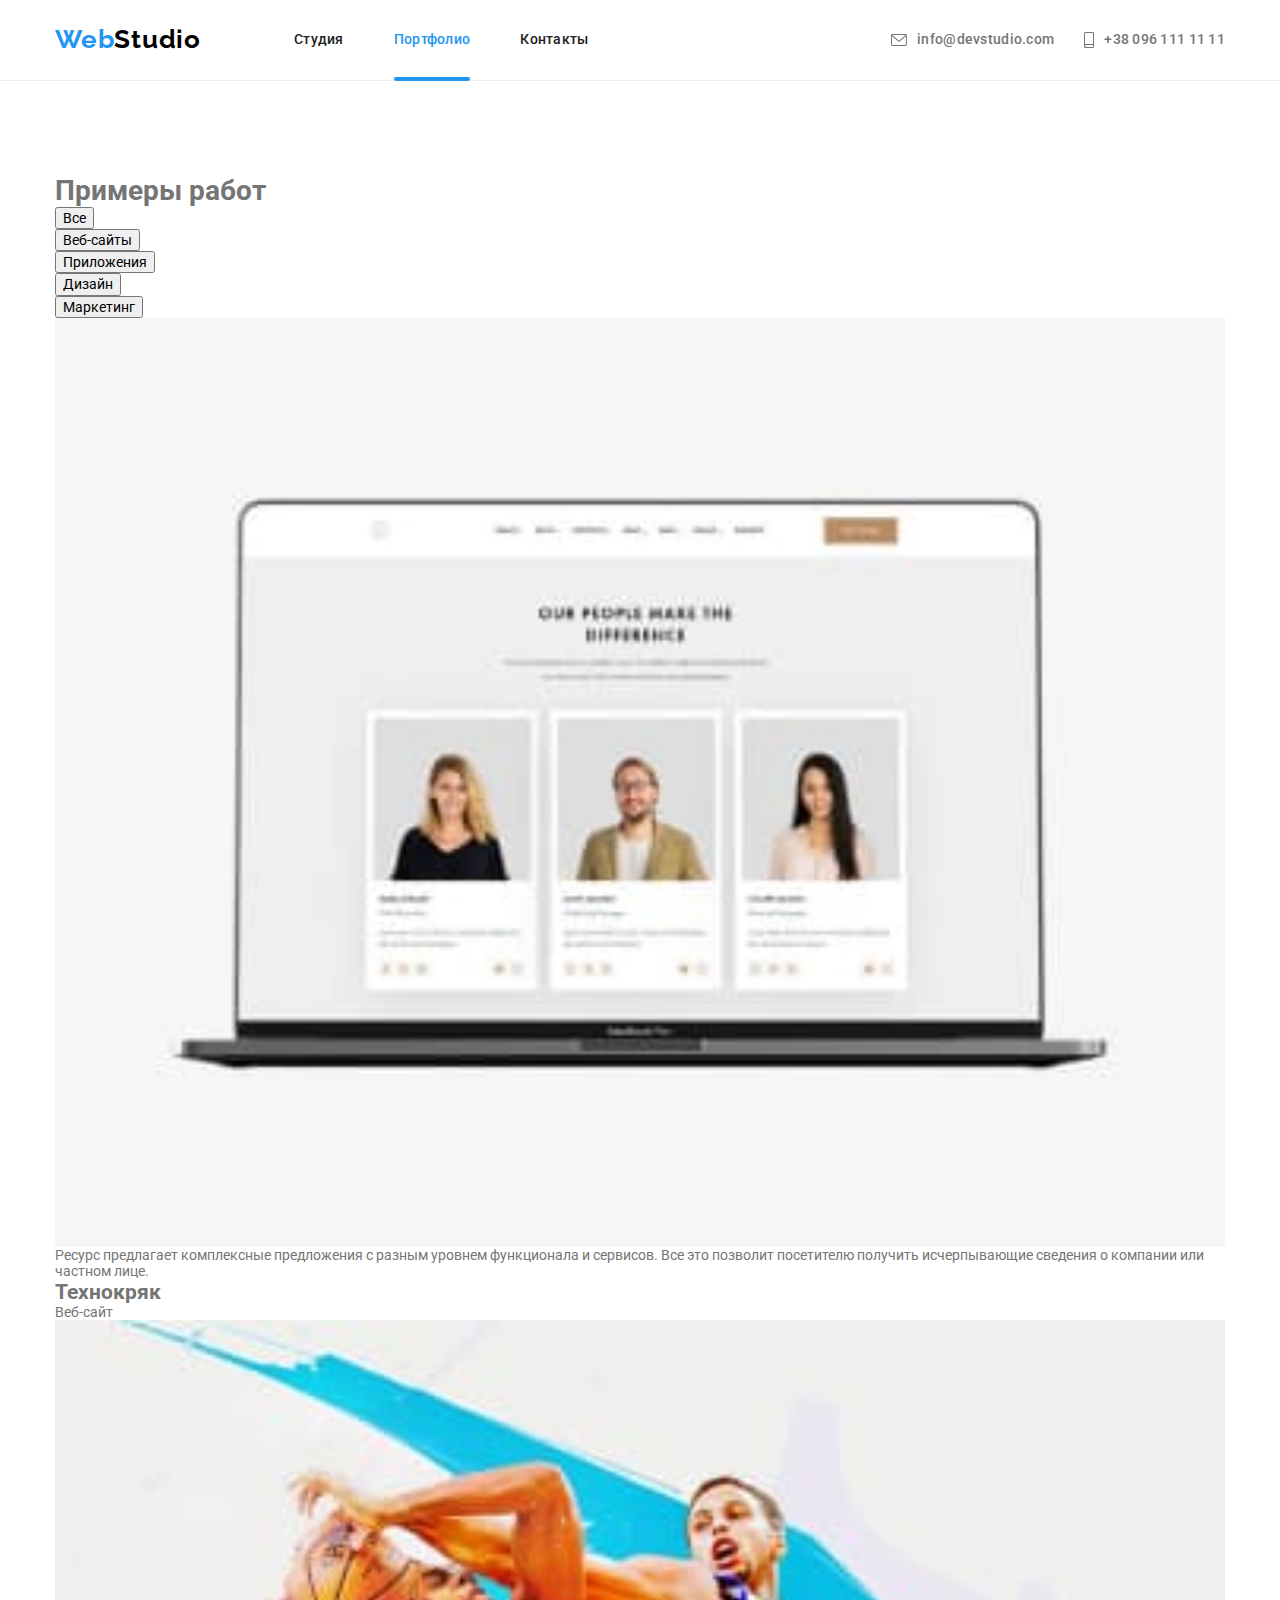
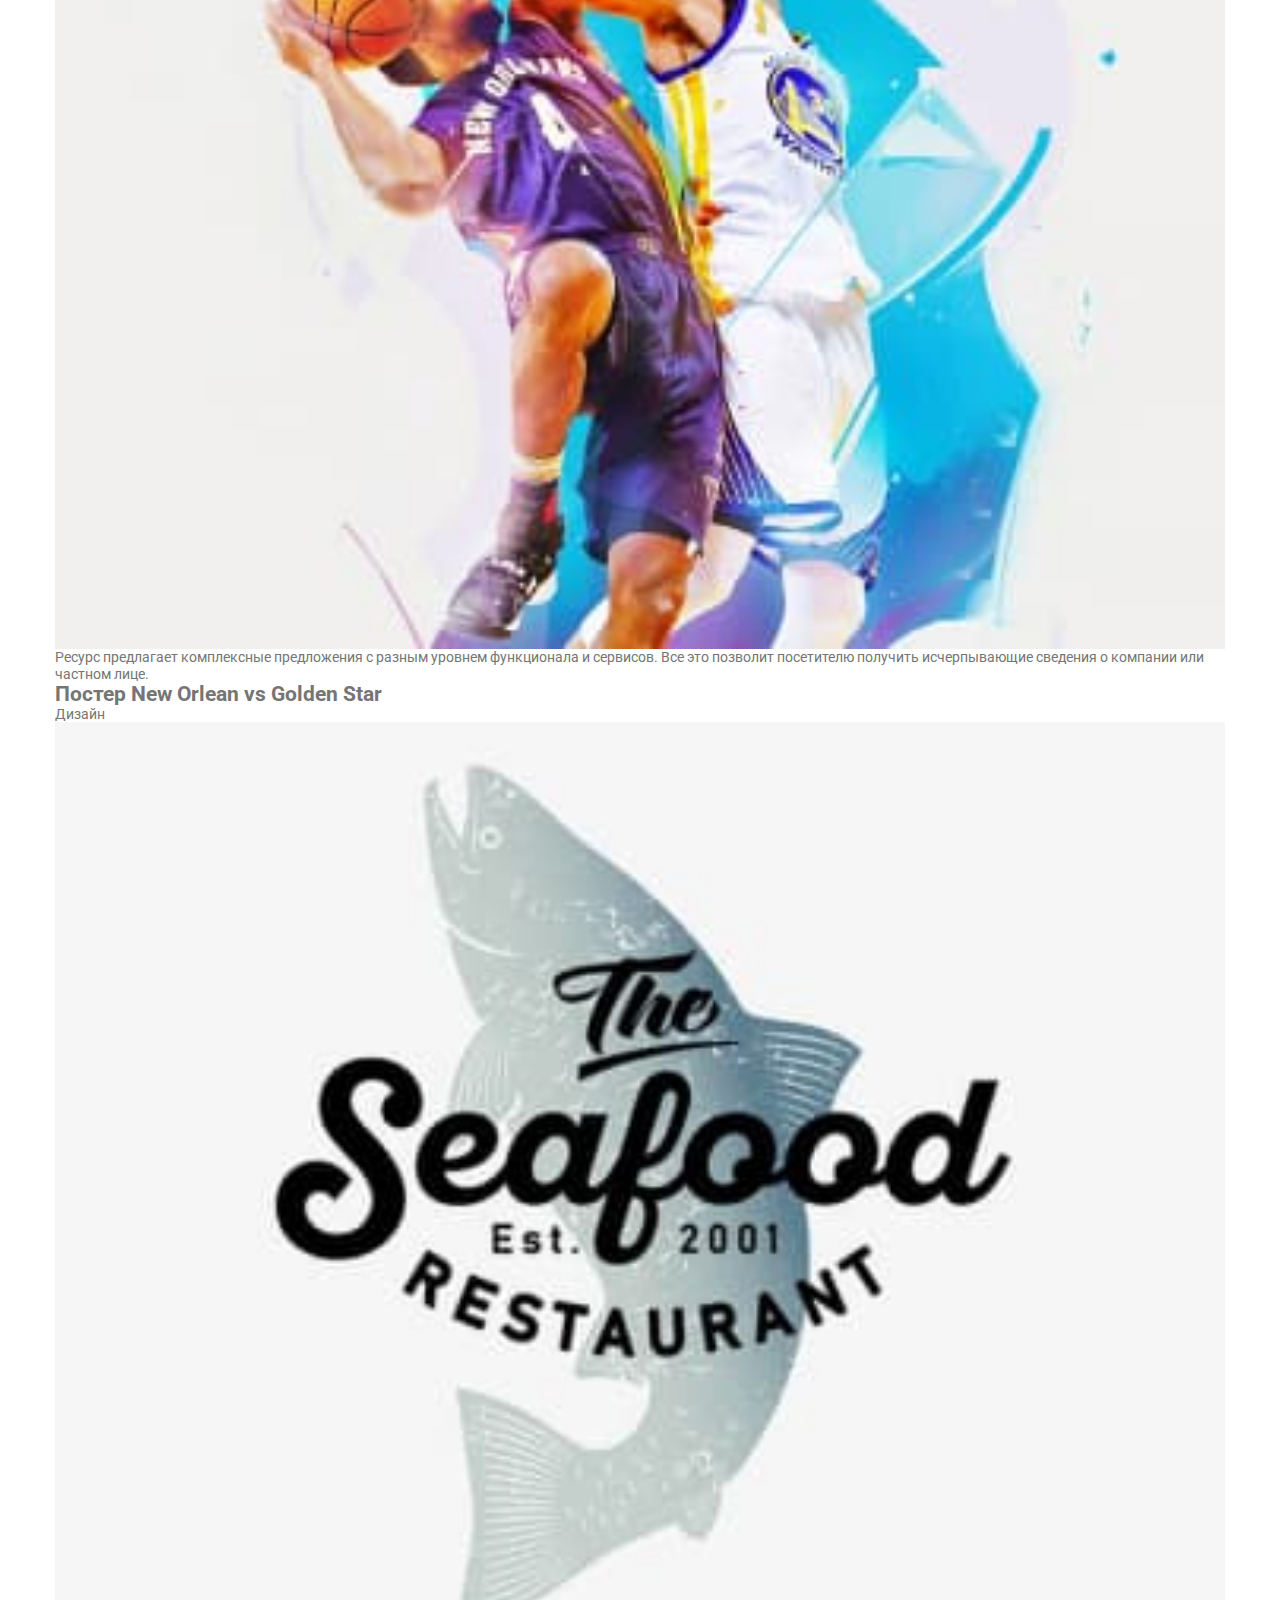
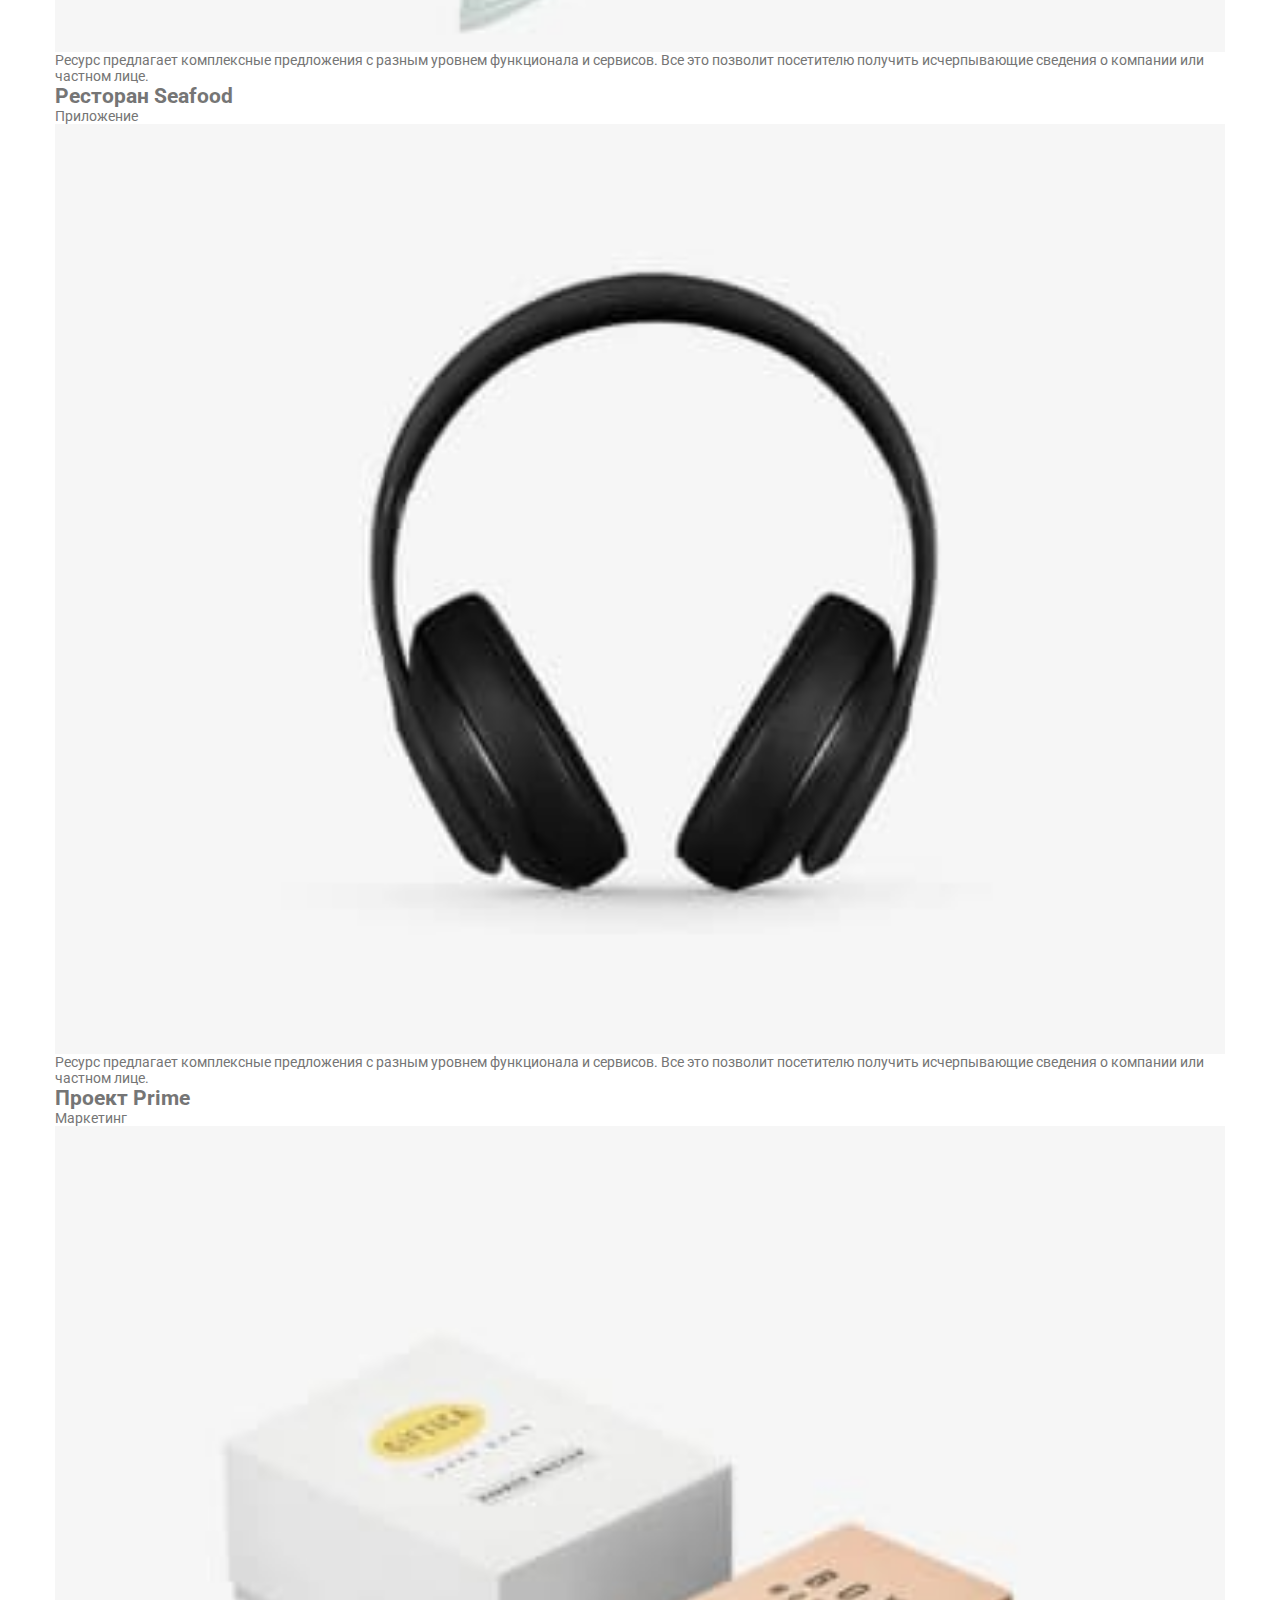
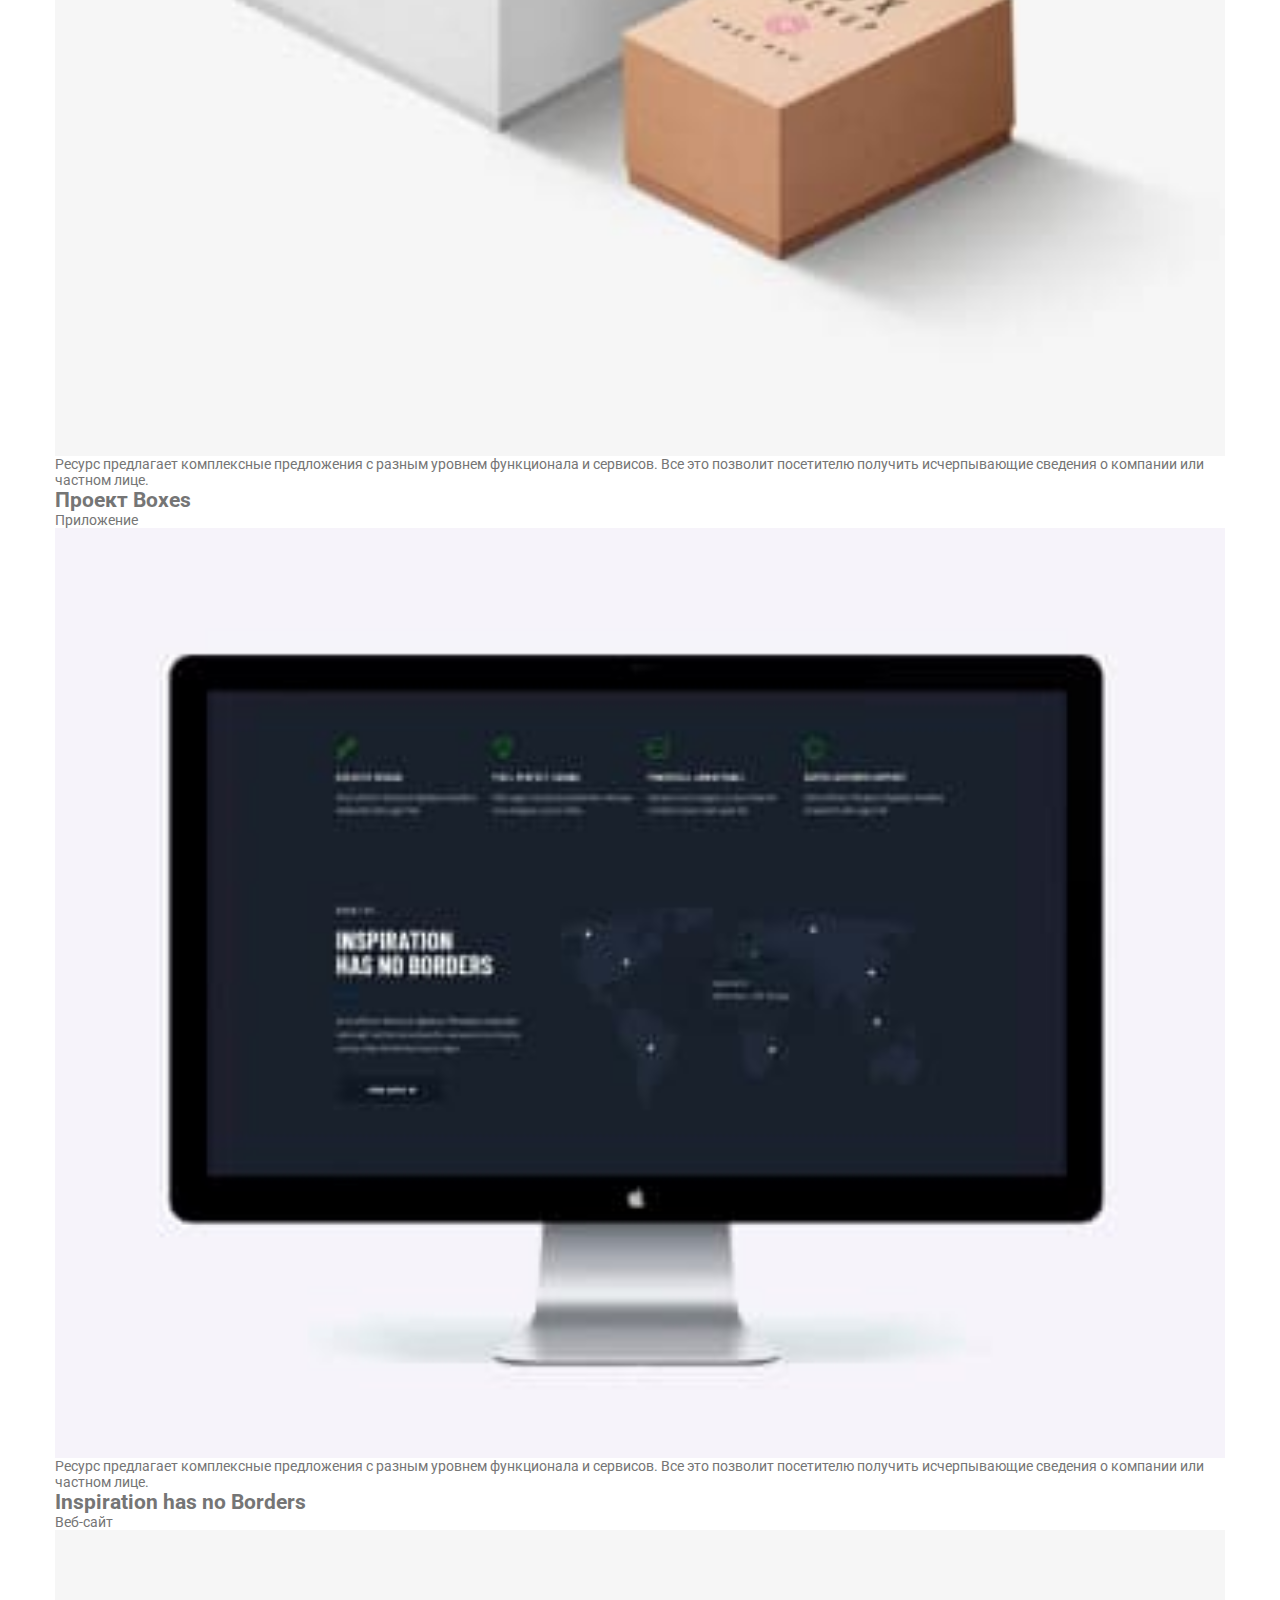
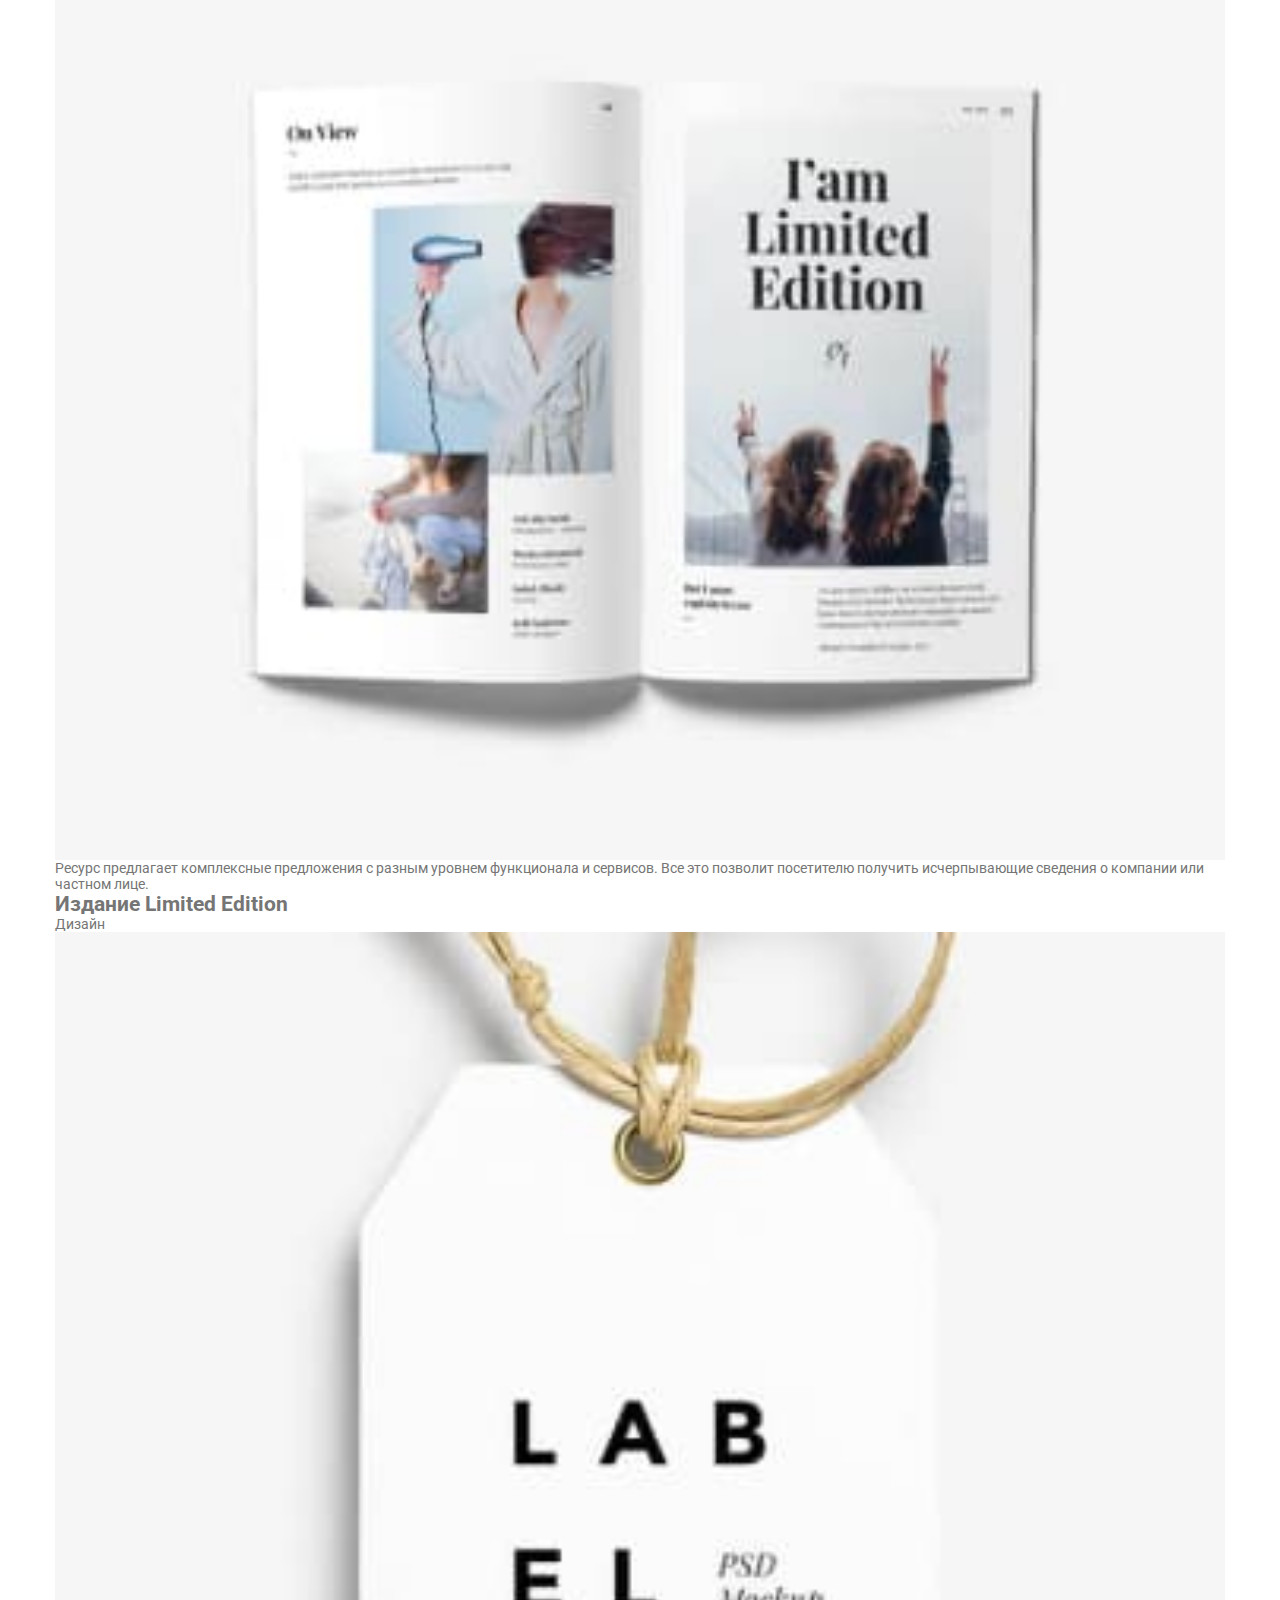
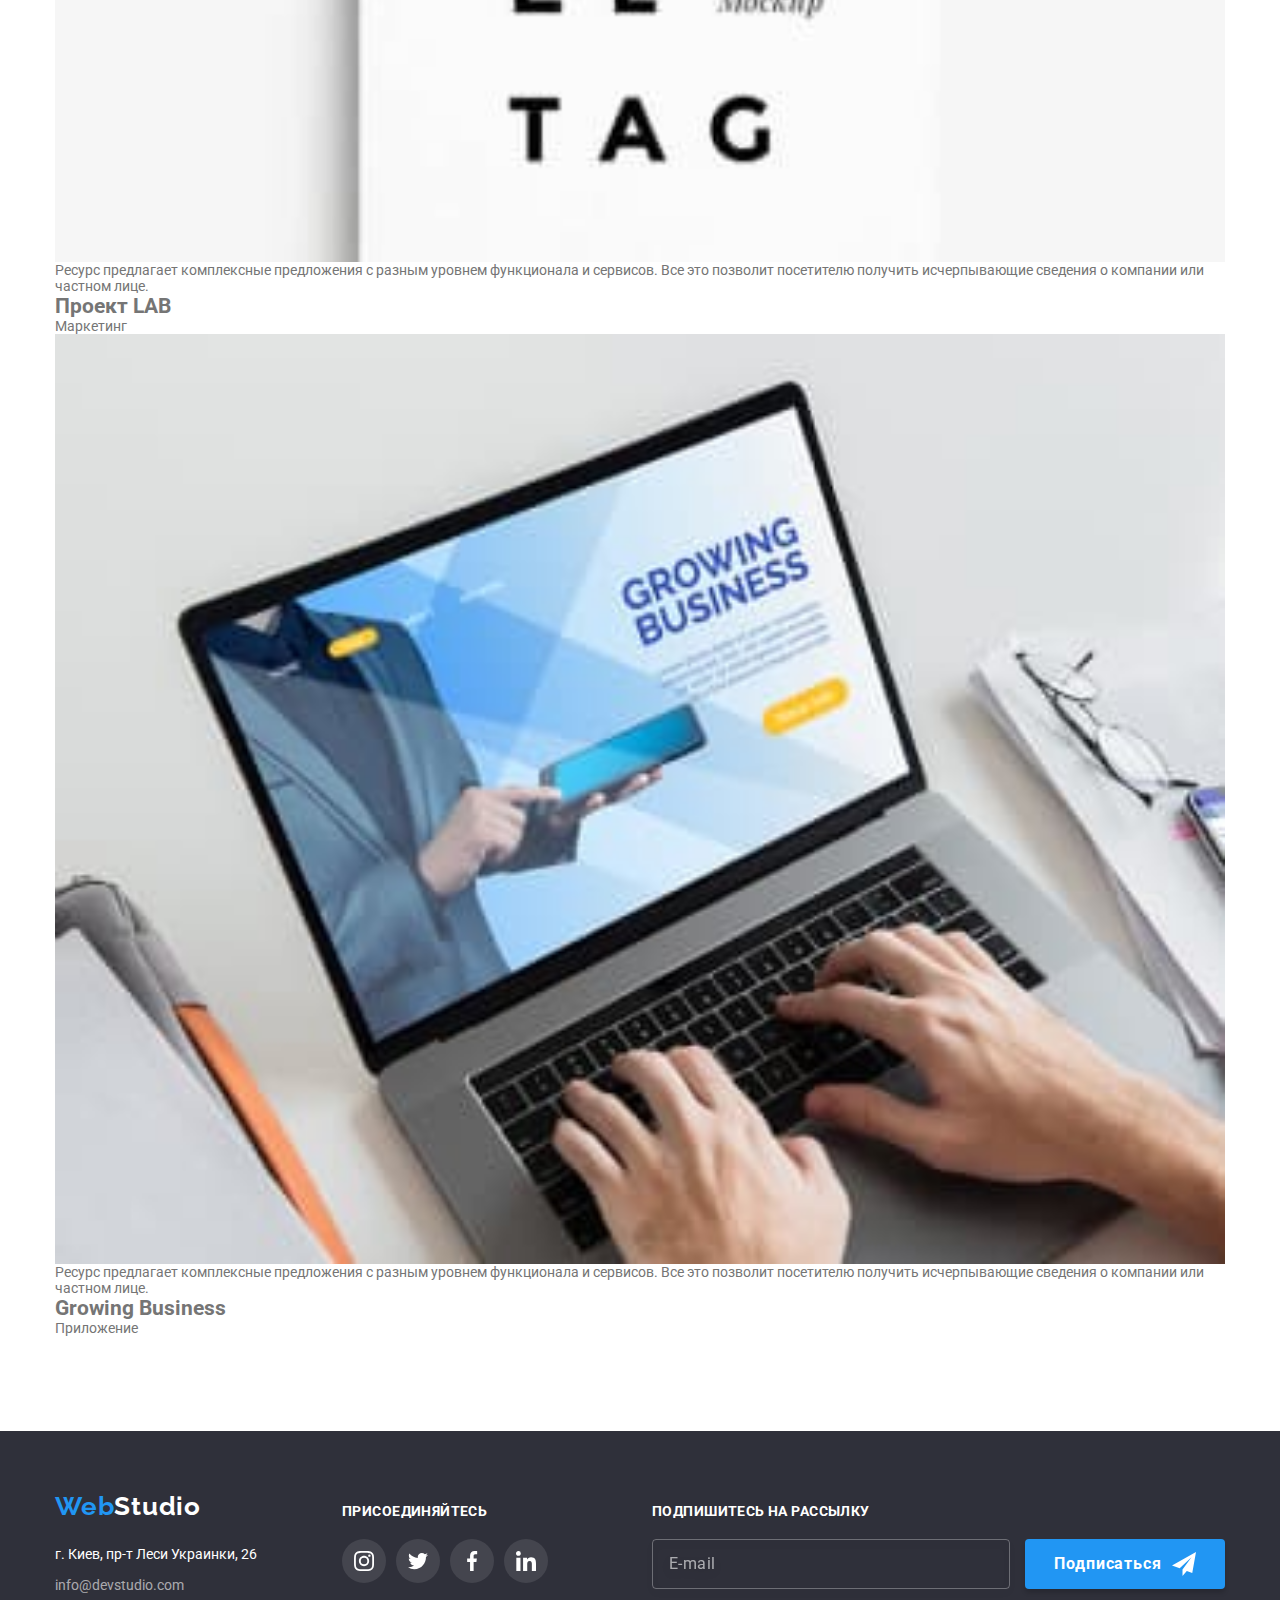
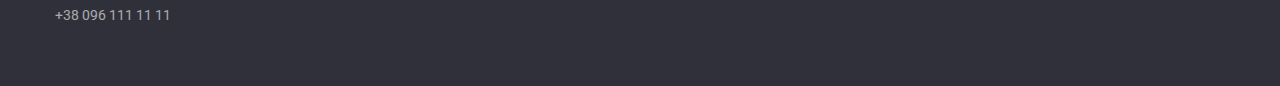
==== commit 367490b8: "add footer in portfolio" ====
--- a/portfolio.html
+++ b/portfolio.html
@@ -292,8 +292,8 @@
     </main>
 
     <footer class="footer">
-      <div class="container">
-        <div class="footer__wrapper">
+      <div class="container footer__wrapper">
+        <div>
           <a class="logo footer__logo" href="./index.html">
             Web<span class="logo__item">Studio</span>
           </a>
@@ -319,8 +319,8 @@
             </ul>
           </address>
         </div>
-        <div class="socnetworks">
-          <p class="socnetworks__label">присоединяйтесь</p>
+        <div class="footer__socials">
+          <p class="footer__label">присоединяйтесь</p>
           <ul class="socials">
             <li class="socials__item">
               <a class="socials__link socials__link--dark-theme" href="" aria-label="instagram">
@@ -352,17 +352,15 @@
             </li>
           </ul>
         </div>
-        <div class="subscription">
-          <p class="subscription__lable">Подпишитесь на рассылку</p>
-          <div class="subscription__form">
-            <input class="subscription__input" type="email" name="mail" placeholder="E-mail" />
-            <button class="subscription__btn btn" type="submit">
-              Подписаться
-              <svg class="btn__icon" width="24" height="24">
-                <use href="./images/icons.svg#icon-send"></use>
-              </svg>
-            </button>
-          </div>
+        <div class="footer__subscription">
+          <p class="footer__label">Подпишитесь на рассылку</p>
+          <input class="footer__input" type="email" name="mail" placeholder="E-mail" />
+          <button class="btn" type="submit">
+            Подписаться
+            <svg class="btn__icon" width="24" height="24">
+              <use href="./images/icons.svg#icon-send"></use>
+            </svg>
+          </button>
         </div>
       </div>
     </footer>
--- a/css/main.min.css
+++ b/css/main.min.css
@@ -1 +1 @@
-html{box-sizing:border-box}*{box-sizing:inherit}*::after,*::before{box-sizing:inherit}h1,h2,h3,h4,p{margin-top:0;margin-bottom:0}ul,ol{margin-top:0;margin-bottom:0;padding-left:0;list-style:none}body{font-family:"Roboto",sans-serif;color:#757575;font-size:14px}img{display:block;width:100%;height:auto}a{text-decoration:none;color:inherit}.container{margin-left:auto;margin-right:auto;width:1200px;padding-left:15px;padding-right:15px}.section{padding-top:94px;padding-bottom:94px}.visualy-hidden,input[type=checkbox]{position:absolute;width:1px;height:1px;margin:-1px;border:0;padding:0;white-space:nowrap;clip-path:inset(100%);clip:rect(0 0 0 0);overflow:hidden}.contacts__link,.navigation__link{padding-top:32px;padding-bottom:32px;font-weight:500;line-height:1.14;letter-spacing:.02em;transition:color 250ms cubic-bezier(0.4, 0, 0.2, 1)}.contacts__link:hover,.navigation__link:hover,.contacts__link:focus,.navigation__link:focus{color:#2196f3}.contacts__icon,.socials__icon{display:block;align-self:center;fill:currentColor}.staff__title,.services__title{margin-bottom:50px;color:#212121;font-size:36px;line-height:1.1666666667;text-align:center;letter-spacing:.03em}.logo{color:#2196f3;font-family:"Raleway",sans-serif;font-weight:700;font-size:26px;line-height:1.1923076923;letter-spacing:.03em}.header__logo{margin-right:93px}.footer__logo{display:inline-block;margin-bottom:20px}.header .logo__item{color:#000}.footer .logo__item{color:#fff}.btn{display:inline-flex;align-items:center;justify-content:center;padding:10px;min-width:200px;background-color:#2196f3;color:#fff;font-family:"Roboto";font-weight:700;font-size:16px;line-height:1.875;letter-spacing:.06em;cursor:pointer;border:none;border-radius:4px;box-shadow:0px 4px 4px rgba(0,0,0,.15)}.socials{display:flex;align-items:center;justify-content:center;gap:10px}.socials__link{display:inline-flex;align-items:center;justify-content:center;width:44px;height:44px;border-radius:50%}.socials__link--light-theme{color:#afb1b8;background-color:#fff;transition:color 250ms cubic-bezier(0.4, 0, 0.2, 1),background-color 250ms cubic-bezier(0.4, 0, 0.2, 1)}.socials__link--light-theme:hover,.socials__link--light-theme:focus{color:#fff;background-color:#2196f3}.socials__link--dark-theme{color:#fff;background-color:rgba(255,255,255,.1);transition:background-color 250ms cubic-bezier(0.4, 0, 0.2, 1)}.socials__link--dark-theme:hover,.socials__link--dark-theme:focus{background-color:#2196f3}.header{background-color:#fff;border-bottom:1px solid #ececec}.navigation,.header__container{display:flex;align-items:center;justify-content:center}.contacts{display:flex;align-items:center;justify-content:center;gap:30px;margin-left:auto}.navigation__list{display:flex;align-items:center;justify-content:center;gap:50px}.navigation__link{display:block;color:#212121}.contacts__link{display:flex}.contacts__icon{margin-right:10px}.navigation__link--current{position:relative;color:#2196f3}.navigation__link--current::after{content:"";position:absolute;left:0;bottom:-1px;width:100%;height:4px;background-color:#2196f3;border-radius:2px}.hero{padding-top:200px;padding-bottom:200px;min-height:600px;max-width:1600px;margin-left:auto;margin-right:auto;background-color:#c4c4c4;background-image:linear-gradient(to right, rgba(47, 48, 58, 0.4), rgba(47, 48, 58, 0.4)),url("../images/banner.jpg");background-position:center;background-repeat:no-repeat;background-size:cover;text-align:center}.hero__title{margin-bottom:30px;margin-left:auto;margin-right:auto;max-width:696px;color:#fff;font-weight:900;font-size:44px;line-height:1.3636363636;letter-spacing:.06em;text-transform:uppercase}.benefits{padding-bottom:0px;background-color:#fff}.benefits__list{display:flex;align-items:center;justify-content:center;gap:30px}.benefits__wrapper{margin-bottom:30px;padding:25px 100px;background-color:#f5f4fa;border-radius:4px}.benefits__title{color:#212121;font-size:inherit;line-height:1.1428571429;letter-spacing:.03em;text-transform:uppercase}.benefits__text{margin-top:10px;line-height:1.7142857143;letter-spacing:.03em}.services{background-color:#fff}.services__list{display:flex;align-items:center;justify-content:center;gap:30px}.services__item{position:relative}.services__subtitle{position:absolute;left:0;bottom:0;margin-top:0;padding-top:27px;padding-bottom:27px;width:100%;background-color:rgba(47,48,58,.8);color:#fff;text-align:center;font-size:inherit;line-height:1.1428571429;text-transform:uppercase;letter-spacing:.03em}.staff{background-color:#f5f4fa}.staff__list{display:flex;align-items:center;justify-content:center;gap:30px}.staff__item{box-shadow:0px 1px 3px rgba(0,0,0,.12),0px 1px 1px rgba(0,0,0,.14),0px 2px 1px rgba(0,0,0,.2);border-bottom-left-radius:4px;border-bottom-right-radius:4px;background-color:#fff}.staff__meta{padding:30px 10px;text-align:center}.staff__name{margin-bottom:10px;color:#212121;font-weight:500;font-size:16px;line-height:1.1875;letter-spacing:.03em}.staff__position{margin-bottom:16px;font-size:16px;line-height:1.1875;letter-spacing:.03em}/*# sourceMappingURL=main.min.css.map */+html{box-sizing:border-box}*{box-sizing:inherit}*::after,*::before{box-sizing:inherit}h1,h2,h3,h4,p{margin-top:0;margin-bottom:0}ul,ol{margin-top:0;margin-bottom:0;padding-left:0;list-style:none}body{font-family:"Roboto",sans-serif;color:#757575;font-size:14px}img{display:block;width:100%;height:auto}a{text-decoration:none;color:inherit}address{font-style:normal}.container{margin-left:auto;margin-right:auto;width:1200px;padding-left:15px;padding-right:15px}.section{padding-top:94px;padding-bottom:94px}.visualy-hidden,input[type=checkbox]{position:absolute;width:1px;height:1px;margin:-1px;border:0;padding:0;white-space:nowrap;clip-path:inset(100%);clip:rect(0 0 0 0);overflow:hidden}.contacts__link,.navigation__link{padding-top:32px;padding-bottom:32px;font-weight:500;line-height:1.14;letter-spacing:.02em;transition:color 250ms cubic-bezier(0.4, 0, 0.2, 1)}.contacts__link:hover,.navigation__link:hover,.contacts__link:focus,.navigation__link:focus{color:#2196f3}.clients__icon,.contacts__icon,.socials__icon,.btn__icon{display:block;align-self:center;fill:currentColor}.clients__title,.staff__title,.services__title{margin-bottom:50px;color:#212121;font-size:36px;line-height:1.1666666667;letter-spacing:.03em;text-align:center}.logo{color:#2196f3;font-family:"Raleway",sans-serif;font-weight:700;font-size:26px;line-height:1.1923076923;letter-spacing:.03em}.header__logo{margin-right:93px}.footer__logo{display:inline-block;margin-bottom:20px}.header .logo__item{color:#000}.footer .logo__item{color:#fff}.btn{display:inline-flex;align-items:center;justify-content:center;padding:10px;min-width:200px;background-color:#2196f3;font-family:"Roboto";color:#fff;font-size:16px;line-height:1.875;letter-spacing:.06em;font-weight:700;cursor:pointer;border:none;border-radius:4px;box-shadow:0px 4px 4px rgba(0,0,0,.15)}.btn__icon{margin-left:10px}.socials{display:flex;align-items:center;justify-content:center;gap:10px}.socials__link{display:inline-flex;align-items:center;justify-content:center;width:44px;height:44px;border-radius:50%}.socials__link--light-theme{color:#afb1b8;background-color:#fff;transition:color 250ms cubic-bezier(0.4, 0, 0.2, 1),background-color 250ms cubic-bezier(0.4, 0, 0.2, 1)}.socials__link--light-theme:hover,.socials__link--light-theme:focus{color:#fff;background-color:#2196f3}.socials__link--dark-theme{color:#fff;background-color:rgba(255,255,255,.1);transition:background-color 250ms cubic-bezier(0.4, 0, 0.2, 1)}.socials__link--dark-theme:hover,.socials__link--dark-theme:focus{background-color:#2196f3}.contacts-info__item+.contacts-info__item{margin-top:9px}.contacts-info__map{color:#fff;line-height:1.7142857143}.contacts-info__link{color:rgba(255,255,255,.6);line-height:1.5;transition:color 250ms cubic-bezier(0.4, 0, 0.2, 1)}.contacts-info__link:hover,.contacts-info__link:focus{color:#2196f3}.header{background-color:#fff;border-bottom:1px solid #ececec}.navigation,.header__container{display:flex;align-items:center;justify-content:center}.contacts{display:flex;align-items:center;justify-content:center;gap:30px;margin-left:auto}.navigation__list{display:flex;align-items:center;justify-content:center;gap:50px}.navigation__link{display:block;color:#212121}.contacts__link{display:flex}.contacts__icon{margin-right:10px}.navigation__link--current{position:relative;color:#2196f3}.navigation__link--current::after{content:"";position:absolute;left:0;bottom:-1px;width:100%;height:4px;background-color:#2196f3;border-radius:2px}.hero{padding-top:200px;padding-bottom:200px;min-height:600px;max-width:1600px;margin-left:auto;margin-right:auto;background-color:#c4c4c4;background-image:linear-gradient(to right, rgba(47, 48, 58, 0.4), rgba(47, 48, 58, 0.4)),url("../images/banner.jpg");background-position:center;background-repeat:no-repeat;background-size:cover;text-align:center}.hero__title{margin-bottom:30px;margin-left:auto;margin-right:auto;max-width:696px;color:#fff;font-size:44px;line-height:1.3636363636;letter-spacing:.06em;font-weight:900;text-transform:uppercase}.benefits{padding-bottom:0px;background-color:#fff}.benefits__list{display:flex;align-items:center;justify-content:center;gap:30px}.benefits__wrapper{margin-bottom:30px;padding:25px 100px;background-color:#f5f4fa;border-radius:4px}.benefits__title{color:#212121;font-size:inherit;line-height:1.1428571429;letter-spacing:.03em;text-transform:uppercase}.benefits__text{margin-top:10px;line-height:1.7142857143;letter-spacing:.03em}.services{background-color:#fff}.services__list{display:flex;align-items:center;justify-content:center;gap:30px}.services__item{position:relative}.services__subtitle{position:absolute;left:0;bottom:0;margin-top:0;padding-top:27px;padding-bottom:27px;width:100%;background-color:rgba(47,48,58,.8);color:#fff;font-size:inherit;line-height:1.1428571429;letter-spacing:.03em;text-align:center;text-transform:uppercase}.staff{background-color:#f5f4fa}.staff__list{display:flex;align-items:center;justify-content:center;gap:30px}.staff__item{box-shadow:0px 1px 3px rgba(0,0,0,.12),0px 1px 1px rgba(0,0,0,.14),0px 2px 1px rgba(0,0,0,.2);border-bottom-left-radius:4px;border-bottom-right-radius:4px;background-color:#fff}.staff__meta{padding:30px 10px;text-align:center}.staff__name{margin-bottom:10px;color:#212121;font-size:16px;line-height:1.1875;letter-spacing:.03em;font-weight:500}.staff__position{margin-bottom:16px;font-size:16px;line-height:1.1875;letter-spacing:.03em}.clients{background-color:#fff}.clients__list{display:flex;align-items:center;justify-content:center;gap:30px}.clients__item{width:170px;height:92px}.clients__link{display:flex;align-items:center;justify-content:center;width:100%;height:100%;color:#afb1b8;border:1px solid #afb1b8;border-radius:4px;transition:color 250ms cubic-bezier(0.4, 0, 0.2, 1),border-color 250ms cubic-bezier(0.4, 0, 0.2, 1)}.clients__link:hover,.clients__link:focus{color:#2196f3;border:1px solid #2196f3}.footer{background-color:#2f303a;padding-top:60px;padding-bottom:60px}.footer__wrapper{display:flex;align-items:center;justify-content:center}.footer__socials{margin-left:85px;align-self:start;padding-top:12px}.footer__label{margin-bottom:20px;font-weight:700;color:#fff;font-size:inherit;line-height:1.1428571429;letter-spacing:.03em;text-transform:uppercase}.footer__subscription{margin-left:auto;align-self:start;padding-top:12px}.footer__input{display:inline-flex;margin-right:12px;padding-left:16px;width:358px;height:50px;background-color:inherit;color:rgba(255,255,255,.6);font-size:16px;line-height:1.25;letter-spacing:.03em;border:1px solid rgba(255,255,255,.3);border-radius:4px;filter:drop-shadow(0px 4px 4px rgba(0, 0, 0, 0.15))}.footer__input::placeholder{color:rgba(255,255,255,.6);font-size:16px;line-height:1.25;letter-spacing:.03em}/*# sourceMappingURL=main.min.css.map */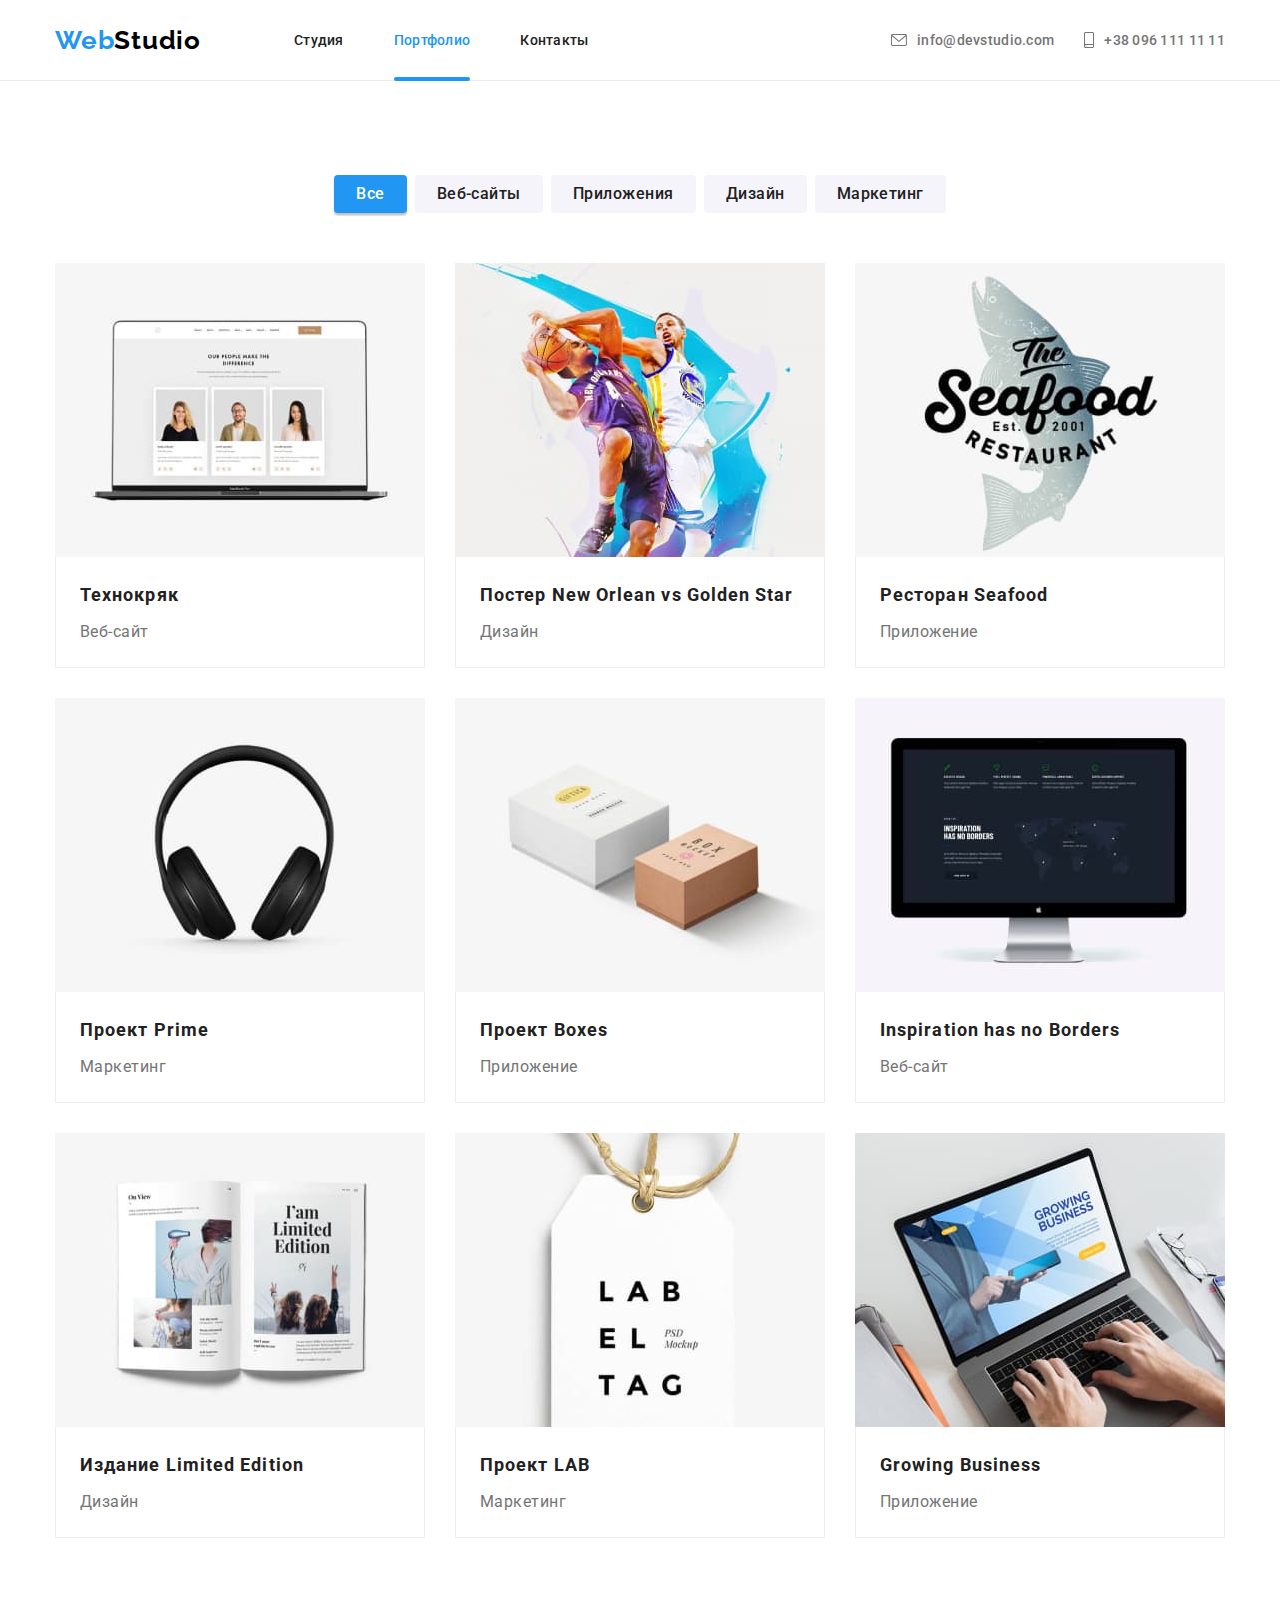
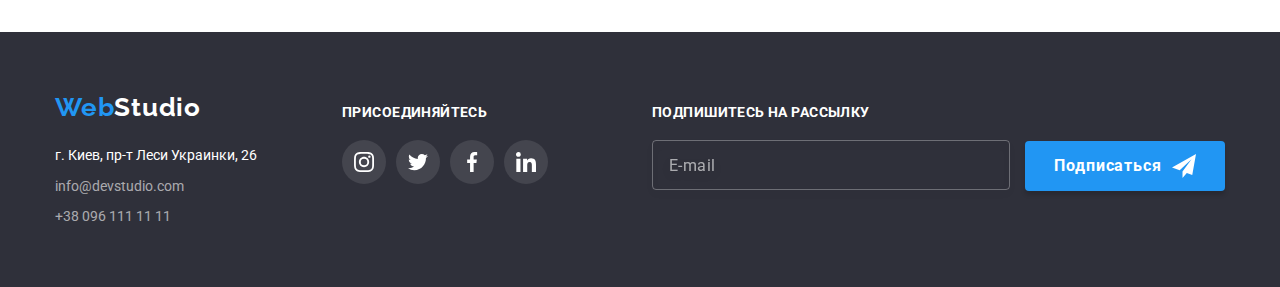
==== commit 96489313: "add portfolio css" ====
--- a/portfolio.html
+++ b/portfolio.html
@@ -61,7 +61,7 @@
     <main>
       <section class="section">
         <div class="container">
-          <h1 class="visual-hidden">Примеры работ</h1>
+          <h1 class="visualy-hidden">Примеры работ</h1>
           <ul class="filter">
             <li class="filter__item">
               <button class="filter__btn filter__btn--active" type="button">Все</button>
--- a/css/main.min.css
+++ b/css/main.min.css
@@ -1 +1 @@
-html{box-sizing:border-box}*{box-sizing:inherit}*::after,*::before{box-sizing:inherit}h1,h2,h3,h4,p{margin-top:0;margin-bottom:0}ul,ol{margin-top:0;margin-bottom:0;padding-left:0;list-style:none}body{font-family:"Roboto",sans-serif;color:#757575;font-size:14px}img{display:block;width:100%;height:auto}a{text-decoration:none;color:inherit}address{font-style:normal}.container{margin-left:auto;margin-right:auto;width:1200px;padding-left:15px;padding-right:15px}.section{padding-top:94px;padding-bottom:94px}.visualy-hidden,input[type=checkbox]{position:absolute;width:1px;height:1px;margin:-1px;border:0;padding:0;white-space:nowrap;clip-path:inset(100%);clip:rect(0 0 0 0);overflow:hidden}.contacts__link,.navigation__link{padding-top:32px;padding-bottom:32px;font-weight:500;line-height:1.14;letter-spacing:.02em;transition:color 250ms cubic-bezier(0.4, 0, 0.2, 1)}.contacts__link:hover,.navigation__link:hover,.contacts__link:focus,.navigation__link:focus{color:#2196f3}.clients__icon,.contacts__icon,.socials__icon,.btn__icon{display:block;align-self:center;fill:currentColor}.clients__title,.staff__title,.services__title{margin-bottom:50px;color:#212121;font-size:36px;line-height:1.1666666667;letter-spacing:.03em;text-align:center}.logo{color:#2196f3;font-family:"Raleway",sans-serif;font-weight:700;font-size:26px;line-height:1.1923076923;letter-spacing:.03em}.header__logo{margin-right:93px}.footer__logo{display:inline-block;margin-bottom:20px}.header .logo__item{color:#000}.footer .logo__item{color:#fff}.btn{display:inline-flex;align-items:center;justify-content:center;padding:10px;min-width:200px;background-color:#2196f3;font-family:"Roboto";color:#fff;font-size:16px;line-height:1.875;letter-spacing:.06em;font-weight:700;cursor:pointer;border:none;border-radius:4px;box-shadow:0px 4px 4px rgba(0,0,0,.15)}.btn__icon{margin-left:10px}.socials{display:flex;align-items:center;justify-content:center;gap:10px}.socials__link{display:inline-flex;align-items:center;justify-content:center;width:44px;height:44px;border-radius:50%}.socials__link--light-theme{color:#afb1b8;background-color:#fff;transition:color 250ms cubic-bezier(0.4, 0, 0.2, 1),background-color 250ms cubic-bezier(0.4, 0, 0.2, 1)}.socials__link--light-theme:hover,.socials__link--light-theme:focus{color:#fff;background-color:#2196f3}.socials__link--dark-theme{color:#fff;background-color:rgba(255,255,255,.1);transition:background-color 250ms cubic-bezier(0.4, 0, 0.2, 1)}.socials__link--dark-theme:hover,.socials__link--dark-theme:focus{background-color:#2196f3}.contacts-info__item+.contacts-info__item{margin-top:9px}.contacts-info__map{color:#fff;line-height:1.7142857143}.contacts-info__link{color:rgba(255,255,255,.6);line-height:1.5;transition:color 250ms cubic-bezier(0.4, 0, 0.2, 1)}.contacts-info__link:hover,.contacts-info__link:focus{color:#2196f3}.header{background-color:#fff;border-bottom:1px solid #ececec}.navigation,.header__container{display:flex;align-items:center;justify-content:center}.contacts{display:flex;align-items:center;justify-content:center;gap:30px;margin-left:auto}.navigation__list{display:flex;align-items:center;justify-content:center;gap:50px}.navigation__link{display:block;color:#212121}.contacts__link{display:flex}.contacts__icon{margin-right:10px}.navigation__link--current{position:relative;color:#2196f3}.navigation__link--current::after{content:"";position:absolute;left:0;bottom:-1px;width:100%;height:4px;background-color:#2196f3;border-radius:2px}.hero{padding-top:200px;padding-bottom:200px;min-height:600px;max-width:1600px;margin-left:auto;margin-right:auto;background-color:#c4c4c4;background-image:linear-gradient(to right, rgba(47, 48, 58, 0.4), rgba(47, 48, 58, 0.4)),url("../images/banner.jpg");background-position:center;background-repeat:no-repeat;background-size:cover;text-align:center}.hero__title{margin-bottom:30px;margin-left:auto;margin-right:auto;max-width:696px;color:#fff;font-size:44px;line-height:1.3636363636;letter-spacing:.06em;font-weight:900;text-transform:uppercase}.benefits{padding-bottom:0px;background-color:#fff}.benefits__list{display:flex;align-items:center;justify-content:center;gap:30px}.benefits__wrapper{margin-bottom:30px;padding:25px 100px;background-color:#f5f4fa;border-radius:4px}.benefits__title{color:#212121;font-size:inherit;line-height:1.1428571429;letter-spacing:.03em;text-transform:uppercase}.benefits__text{margin-top:10px;line-height:1.7142857143;letter-spacing:.03em}.services{background-color:#fff}.services__list{display:flex;align-items:center;justify-content:center;gap:30px}.services__item{position:relative}.services__subtitle{position:absolute;left:0;bottom:0;margin-top:0;padding-top:27px;padding-bottom:27px;width:100%;background-color:rgba(47,48,58,.8);color:#fff;font-size:inherit;line-height:1.1428571429;letter-spacing:.03em;text-align:center;text-transform:uppercase}.staff{background-color:#f5f4fa}.staff__list{display:flex;align-items:center;justify-content:center;gap:30px}.staff__item{box-shadow:0px 1px 3px rgba(0,0,0,.12),0px 1px 1px rgba(0,0,0,.14),0px 2px 1px rgba(0,0,0,.2);border-bottom-left-radius:4px;border-bottom-right-radius:4px;background-color:#fff}.staff__meta{padding:30px 10px;text-align:center}.staff__name{margin-bottom:10px;color:#212121;font-size:16px;line-height:1.1875;letter-spacing:.03em;font-weight:500}.staff__position{margin-bottom:16px;font-size:16px;line-height:1.1875;letter-spacing:.03em}.clients{background-color:#fff}.clients__list{display:flex;align-items:center;justify-content:center;gap:30px}.clients__item{width:170px;height:92px}.clients__link{display:flex;align-items:center;justify-content:center;width:100%;height:100%;color:#afb1b8;border:1px solid #afb1b8;border-radius:4px;transition:color 250ms cubic-bezier(0.4, 0, 0.2, 1),border-color 250ms cubic-bezier(0.4, 0, 0.2, 1)}.clients__link:hover,.clients__link:focus{color:#2196f3;border:1px solid #2196f3}.footer{background-color:#2f303a;padding-top:60px;padding-bottom:60px}.footer__wrapper{display:flex;align-items:center;justify-content:center}.footer__socials{margin-left:85px;align-self:start;padding-top:12px}.footer__label{margin-bottom:20px;font-weight:700;color:#fff;font-size:inherit;line-height:1.1428571429;letter-spacing:.03em;text-transform:uppercase}.footer__subscription{margin-left:auto;align-self:start;padding-top:12px}.footer__input{display:inline-flex;margin-right:12px;padding-left:16px;width:358px;height:50px;background-color:inherit;color:rgba(255,255,255,.6);font-size:16px;line-height:1.25;letter-spacing:.03em;border:1px solid rgba(255,255,255,.3);border-radius:4px;filter:drop-shadow(0px 4px 4px rgba(0, 0, 0, 0.15))}.footer__input::placeholder{color:rgba(255,255,255,.6);font-size:16px;line-height:1.25;letter-spacing:.03em}/*# sourceMappingURL=main.min.css.map */+html{box-sizing:border-box}*{box-sizing:inherit}*::after,*::before{box-sizing:inherit}h1,h2,h3,h4,p{margin-top:0;margin-bottom:0}ul,ol{margin-top:0;margin-bottom:0;padding-left:0;list-style:none}body{font-family:"Roboto",sans-serif;color:#757575;font-size:14px}img{display:block;width:100%;height:auto}a{text-decoration:none;color:inherit}address{font-style:normal}.container{margin-left:auto;margin-right:auto;width:1200px;padding-left:15px;padding-right:15px}.section{padding-top:94px;padding-bottom:94px}.visualy-hidden,input[type=checkbox]{position:absolute;width:1px;height:1px;margin:-1px;border:0;padding:0;white-space:nowrap;clip-path:inset(100%);clip:rect(0 0 0 0);overflow:hidden}.contacts__link,.navigation__link{padding-top:32px;padding-bottom:32px;font-weight:500;line-height:1.1428571429;letter-spacing:.02em;transition:color 250ms cubic-bezier(0.4, 0, 0.2, 1)}.contacts__link:hover,.navigation__link:hover,.contacts__link:focus,.navigation__link:focus{color:#2196f3}.clients__icon,.contacts__icon,.socials__icon,.btn__icon{display:block;align-self:center;fill:currentColor}.clients__title,.staff__title,.services__title{margin-bottom:50px;color:#212121;font-size:36px;line-height:1.1666666667;letter-spacing:.03em;text-align:center}.logo{color:#2196f3;font-family:"Raleway",sans-serif;font-weight:700;font-size:26px;line-height:1.1923076923;letter-spacing:.03em}.header__logo{margin-right:93px}.footer__logo{display:inline-block;margin-bottom:20px}.header .logo__item{color:#000}.footer .logo__item{color:#fff}.btn{display:inline-flex;align-items:center;justify-content:center;padding:10px;min-width:200px;background-color:#2196f3;font-family:"Roboto";color:#fff;font-size:16px;line-height:1.875;letter-spacing:.06em;font-weight:700;cursor:pointer;border:none;border-radius:4px;box-shadow:0px 4px 4px rgba(0,0,0,.15)}.btn__icon{margin-left:10px}.filter__btn{display:block;padding:6px 22px;background-color:#f5f4fa;color:#212121;font-size:16px;line-height:1.625;letter-spacing:.03em;font-weight:500;cursor:pointer;border:none;border-radius:4px;transition:color 250ms cubic-bezier(0.4, 0, 0.2, 1),background-color 250ms cubic-bezier(0.4, 0, 0.2, 1),box-shadow 250ms cubic-bezier(0.4, 0, 0.2, 1)}.filter__btn--active,.filter__btn:hover,.filter__btn:focus{background-color:#2196f3;color:#fff;box-shadow:0px 3px 1px rgba(0,0,0,.1),0px 1px 2px rgba(0,0,0,.08),0px 2px 2px rgba(0,0,0,.12)}.socials{display:flex;align-items:center;justify-content:center;gap:10px}.socials__link{display:inline-flex;align-items:center;justify-content:center;width:44px;height:44px;border-radius:50%}.socials__link--light-theme{color:#afb1b8;background-color:#fff;transition:color 250ms cubic-bezier(0.4, 0, 0.2, 1),background-color 250ms cubic-bezier(0.4, 0, 0.2, 1)}.socials__link--light-theme:hover,.socials__link--light-theme:focus{color:#fff;background-color:#2196f3}.socials__link--dark-theme{color:#fff;background-color:rgba(255,255,255,.1);transition:background-color 250ms cubic-bezier(0.4, 0, 0.2, 1)}.socials__link--dark-theme:hover,.socials__link--dark-theme:focus{background-color:#2196f3}.contacts-info__item+.contacts-info__item{margin-top:9px}.contacts-info__map{color:#fff;line-height:1.7142857143}.contacts-info__link{color:rgba(255,255,255,.6);line-height:1.5;transition:color 250ms cubic-bezier(0.4, 0, 0.2, 1)}.contacts-info__link:hover,.contacts-info__link:focus{color:#2196f3}.header{background-color:#fff;border-bottom:1px solid #ececec}.navigation,.header__container{display:flex;align-items:center;justify-content:center}.contacts{display:flex;align-items:center;justify-content:center;gap:30px;margin-left:auto}.navigation__list{display:flex;align-items:center;justify-content:center;gap:50px}.navigation__link{display:block;color:#212121}.contacts__link{display:flex}.contacts__icon{margin-right:10px}.navigation__link--current{position:relative;color:#2196f3}.navigation__link--current::after{content:"";position:absolute;left:0;bottom:-1px;width:100%;height:4px;background-color:#2196f3;border-radius:2px}.hero{padding-top:200px;padding-bottom:200px;min-height:600px;max-width:1600px;margin-left:auto;margin-right:auto;background-color:#c4c4c4;background-image:linear-gradient(to right, rgba(47, 48, 58, 0.4), rgba(47, 48, 58, 0.4)),url("../images/banner.jpg");background-position:center;background-repeat:no-repeat;background-size:cover;text-align:center}.hero__title{margin-bottom:30px;margin-left:auto;margin-right:auto;max-width:696px;color:#fff;font-size:44px;line-height:1.3636363636;letter-spacing:.06em;font-weight:900;text-transform:uppercase}.benefits{padding-bottom:0px;background-color:#fff}.benefits__list{display:flex;align-items:center;justify-content:center;gap:30px}.benefits__wrapper{margin-bottom:30px;padding:25px 100px;background-color:#f5f4fa;border-radius:4px}.benefits__title{color:#212121;font-size:inherit;line-height:1.1428571429;letter-spacing:.03em;text-transform:uppercase}.benefits__text{margin-top:10px;line-height:1.7142857143;letter-spacing:.03em}.services{background-color:#fff}.services__list{display:flex;align-items:center;justify-content:center;gap:30px}.services__item{position:relative}.services__subtitle{position:absolute;left:0;bottom:0;margin-top:0;padding-top:27px;padding-bottom:27px;width:100%;background-color:rgba(47,48,58,.8);color:#fff;font-size:inherit;line-height:1.1428571429;letter-spacing:.03em;text-align:center;text-transform:uppercase}.staff{background-color:#f5f4fa}.staff__list{display:flex;align-items:center;justify-content:center;gap:30px}.staff__item{box-shadow:0px 1px 3px rgba(0,0,0,.12),0px 1px 1px rgba(0,0,0,.14),0px 2px 1px rgba(0,0,0,.2);border-bottom-left-radius:4px;border-bottom-right-radius:4px;background-color:#fff}.staff__meta{padding:30px 10px;text-align:center}.staff__name{margin-bottom:10px;color:#212121;font-size:16px;line-height:1.1875;letter-spacing:.03em;font-weight:500}.staff__position{margin-bottom:16px;font-size:16px;line-height:1.1875;letter-spacing:.03em}.clients{background-color:#fff}.clients__list{display:flex;align-items:center;justify-content:center;gap:30px}.clients__item{width:170px;height:92px}.clients__link{display:flex;align-items:center;justify-content:center;width:100%;height:100%;color:#afb1b8;border:1px solid #afb1b8;border-radius:4px;transition:color 250ms cubic-bezier(0.4, 0, 0.2, 1),border-color 250ms cubic-bezier(0.4, 0, 0.2, 1)}.clients__link:hover,.clients__link:focus{color:#2196f3;border:1px solid #2196f3}.footer{background-color:#2f303a;padding-top:60px;padding-bottom:60px}.footer__wrapper{display:flex;align-items:center;justify-content:center}.footer__socials{margin-left:85px;align-self:start;padding-top:12px}.footer__label{margin-bottom:20px;font-weight:700;color:#fff;font-size:inherit;line-height:1.1428571429;letter-spacing:.03em;text-transform:uppercase}.footer__subscription{margin-left:auto;align-self:start;padding-top:12px}.footer__input{display:inline-flex;margin-right:12px;padding-left:16px;width:358px;height:50px;background-color:inherit;color:rgba(255,255,255,.6);font-size:16px;line-height:1.25;letter-spacing:.03em;border:1px solid rgba(255,255,255,.3);border-radius:4px;filter:drop-shadow(0px 4px 4px rgba(0, 0, 0, 0.15))}.footer__input::placeholder{color:rgba(255,255,255,.6);font-size:16px;line-height:1.25;letter-spacing:.03em}.filter{display:flex;align-items:center;justify-content:center;gap:8px;margin-bottom:50px}.project{display:flex;align-items:center;justify-content:center;flex-wrap:wrap;gap:30px}.project__item{transition:box-shadow 250ms cubic-bezier(0.4, 0, 0.2, 1)}.project__item:hover,.project__item:focus{box-shadow:0px 1px 1px rgba(0,0,0,.12),0px 4px 4px rgba(0,0,0,.06),1px 4px 6px rgba(0,0,0,.16)}.project__wrapper{position:relative;overflow:hidden}.project__overlay{position:absolute;left:0;bottom:0;margin-top:0;margin-bottom:0;padding:63px 24px;width:100%;height:100%;background-color:rgba(33,150,243,.9);color:#fff;font-size:18px;line-height:1.5555555556;letter-spacing:.03em;transform:translateY(100%);opacity:0;transition:transform 250ms cubic-bezier(0.4, 0, 0.2, 1),opacity 250ms cubic-bezier(0.4, 0, 0.2, 1)}.project__item:hover .project__overlay,.project__item:focus .project__overlay{transform:translateY(0);opacity:1}.project__meta{padding:20px 24px;border-left:1px solid #eee;border-right:1px solid #eee;border-bottom:1px solid #eee}.project__title{color:#212121;font-size:18px;line-height:2;letter-spacing:.06em}.project__type{margin-top:4px;color:#757575;font-size:16px;line-height:1.875;letter-spacing:.03em}/*# sourceMappingURL=main.min.css.map */